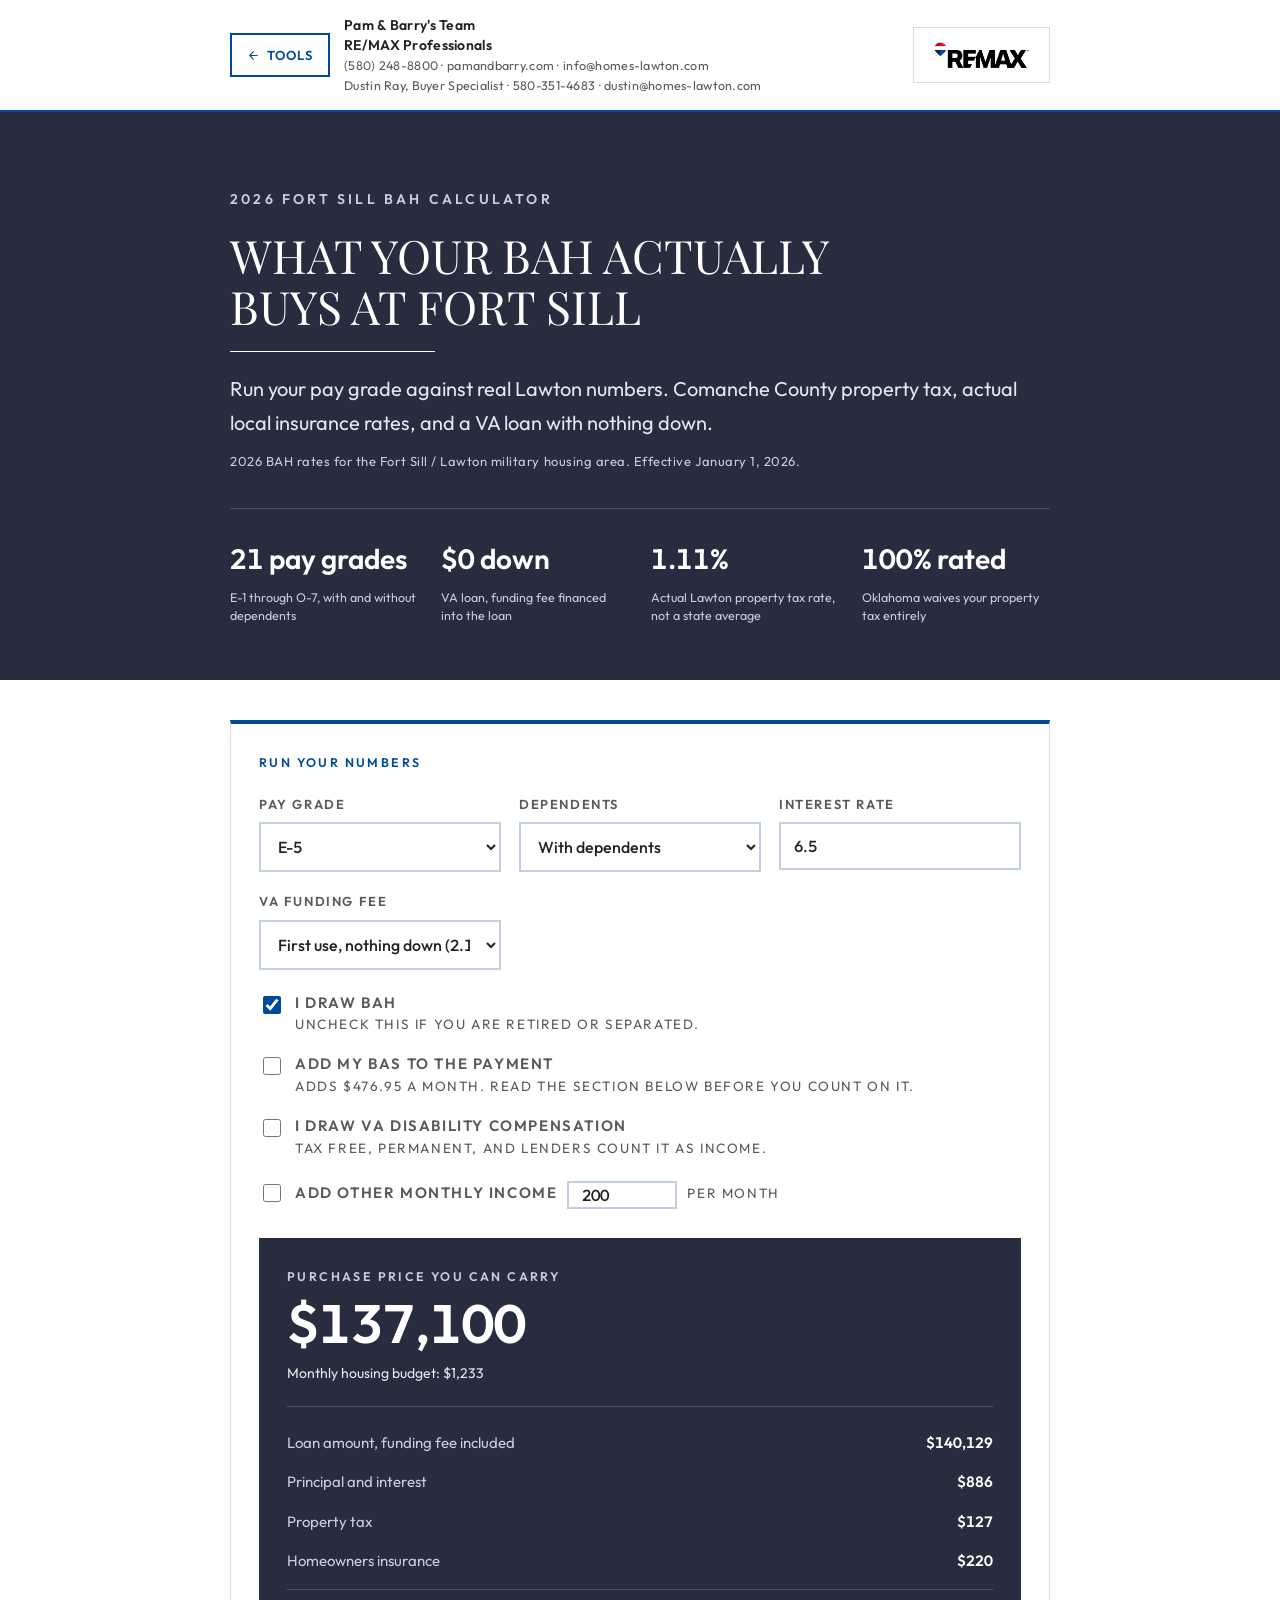
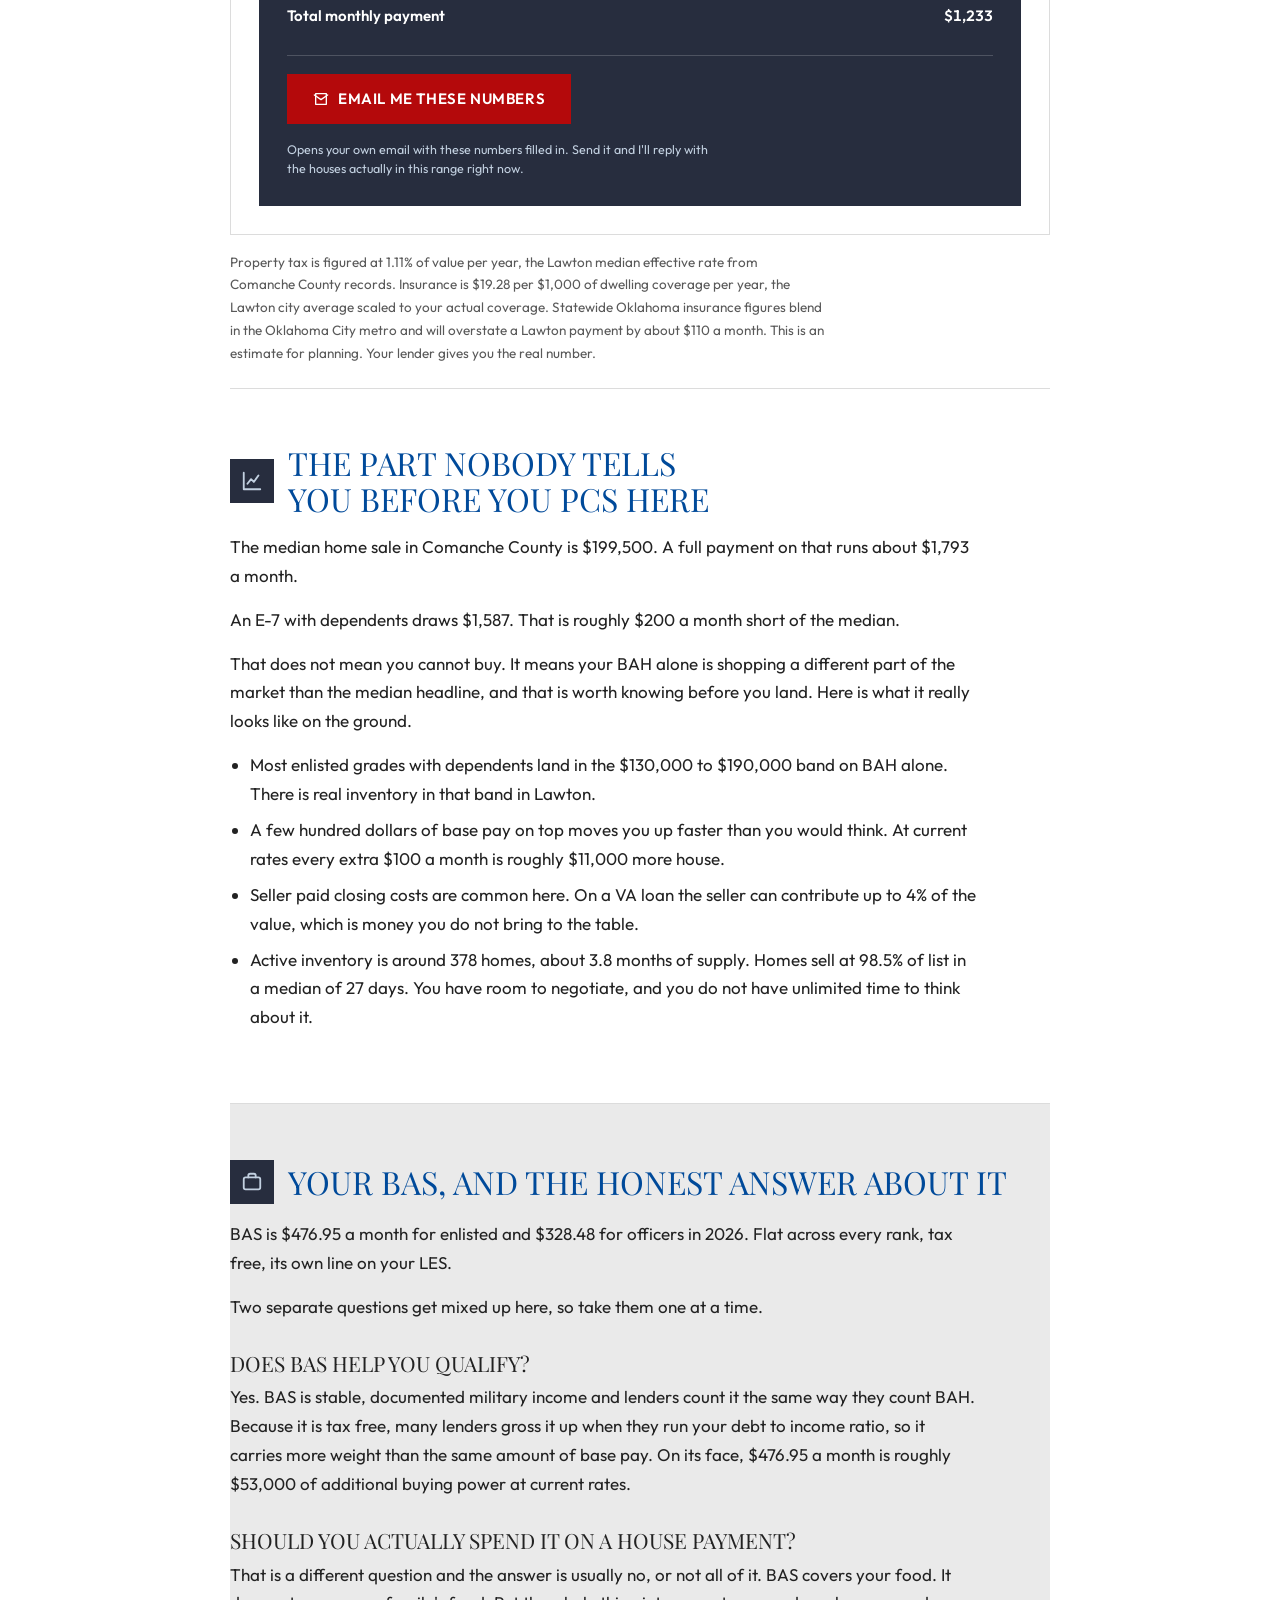
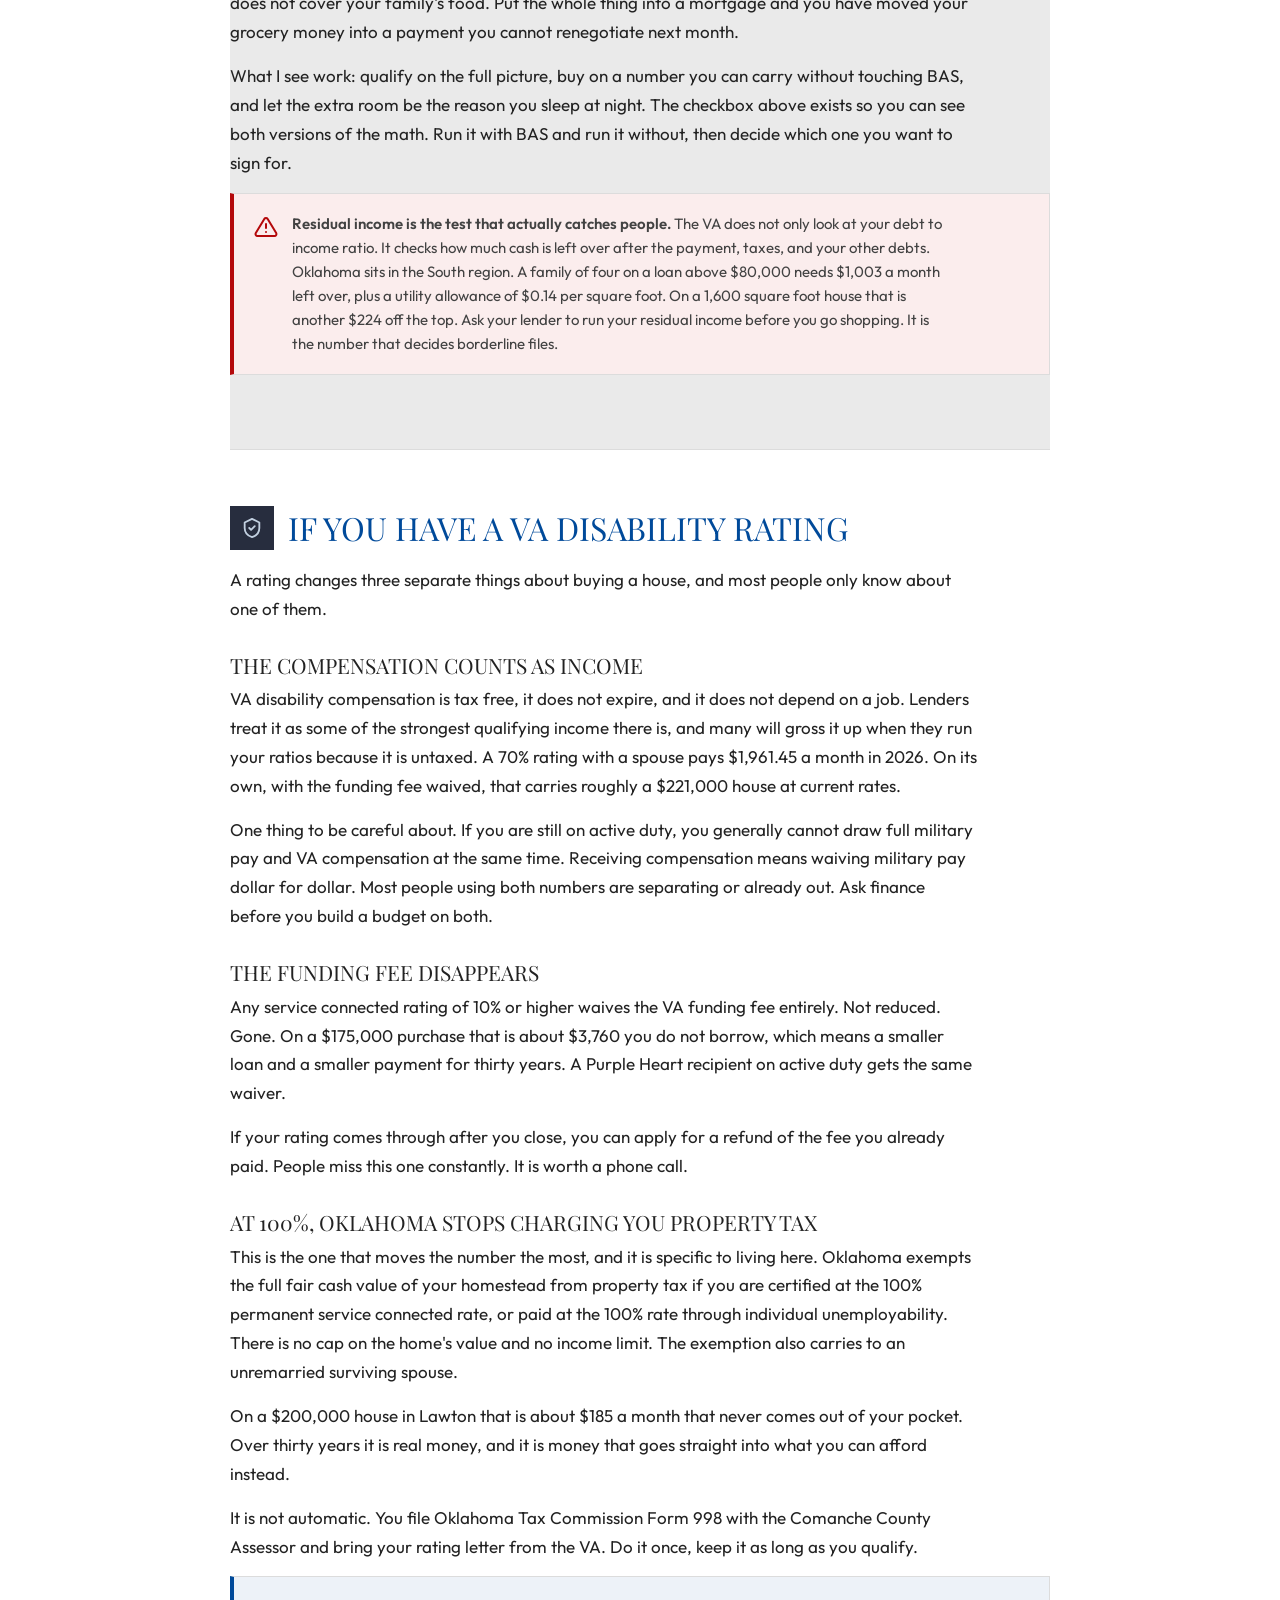
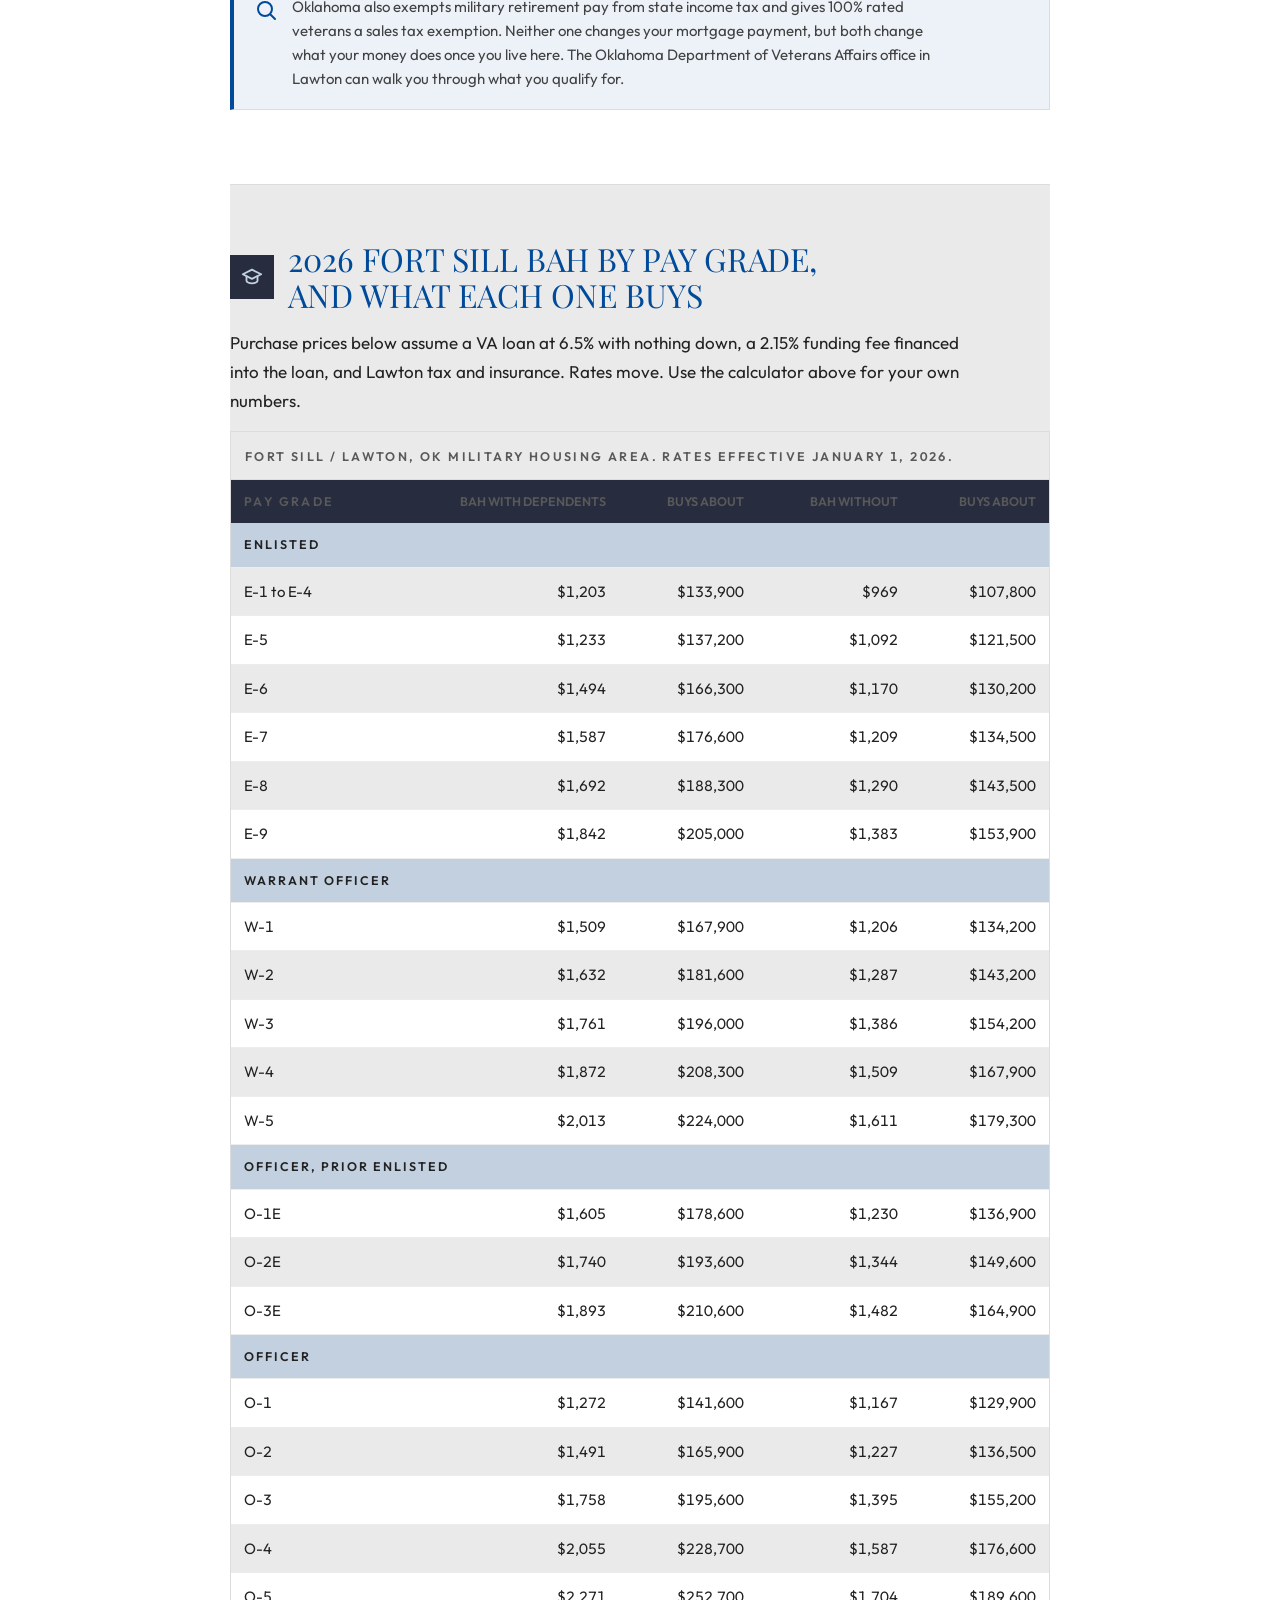
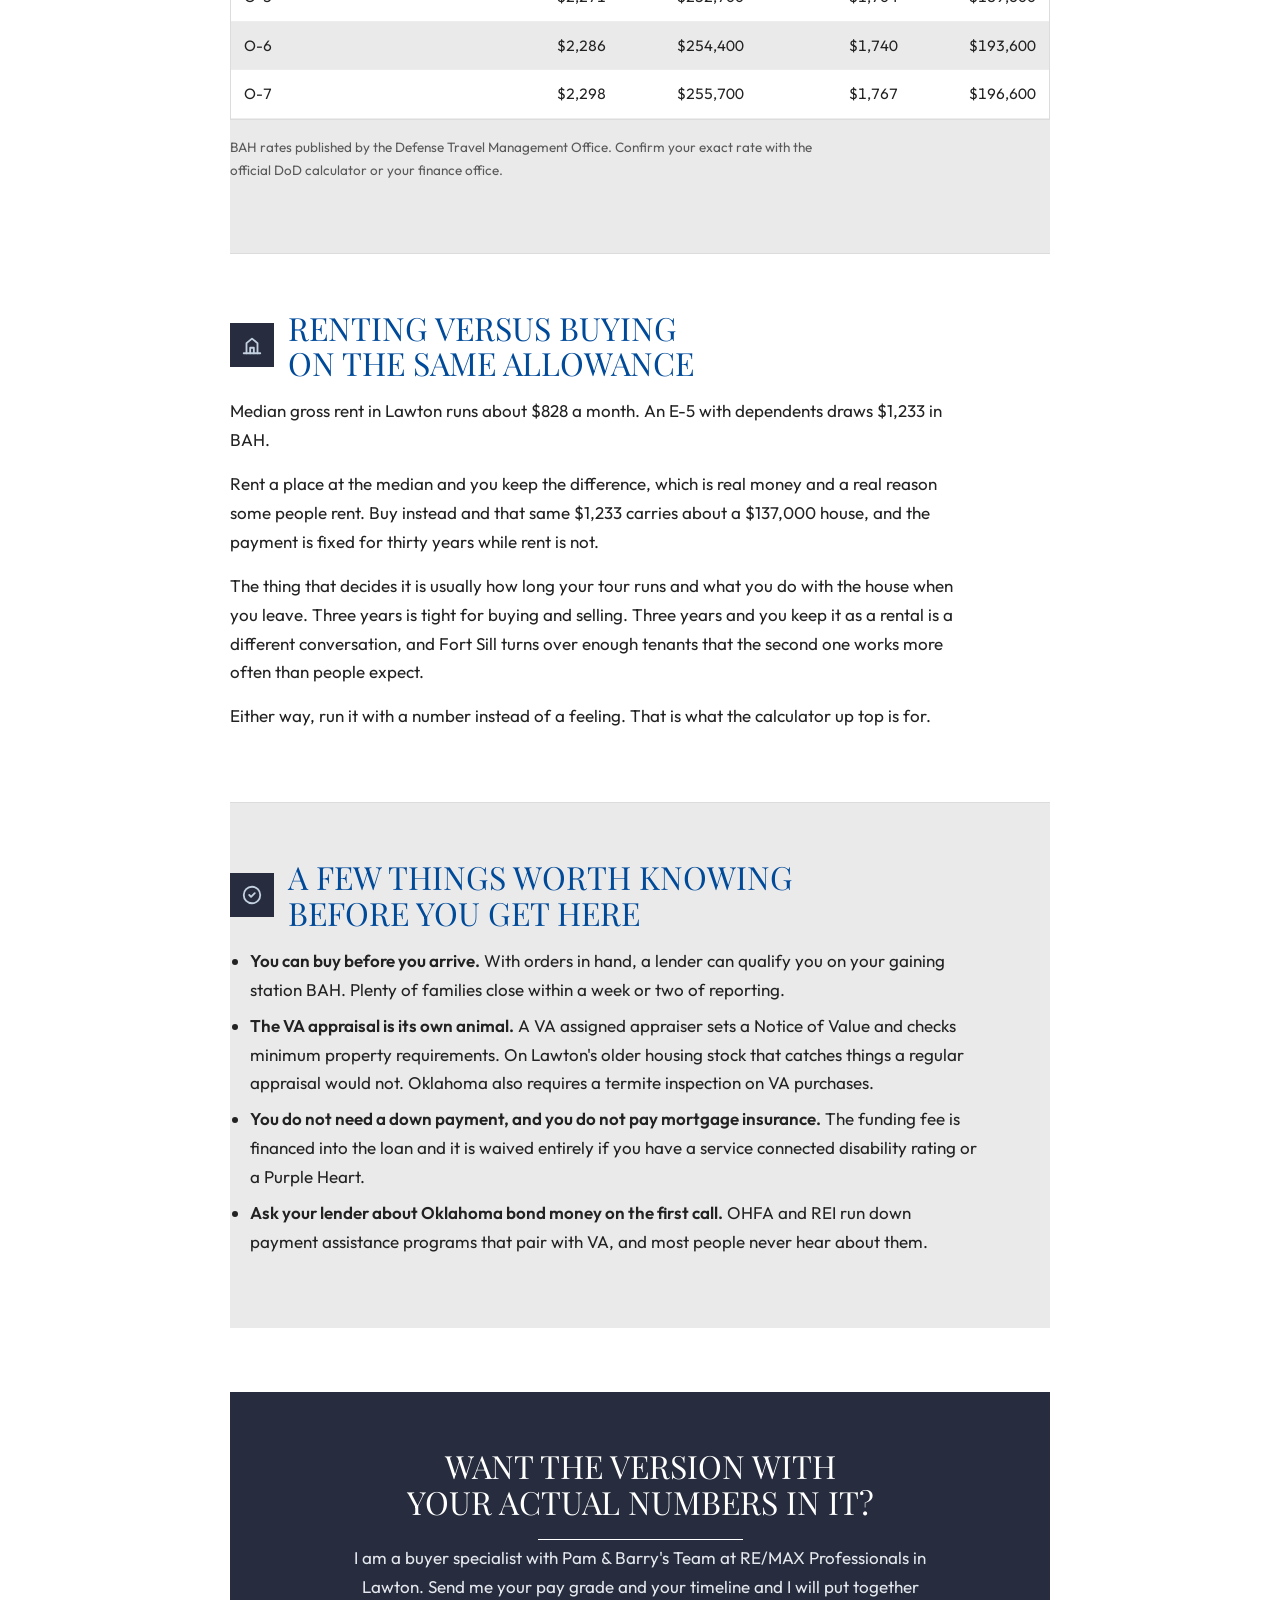
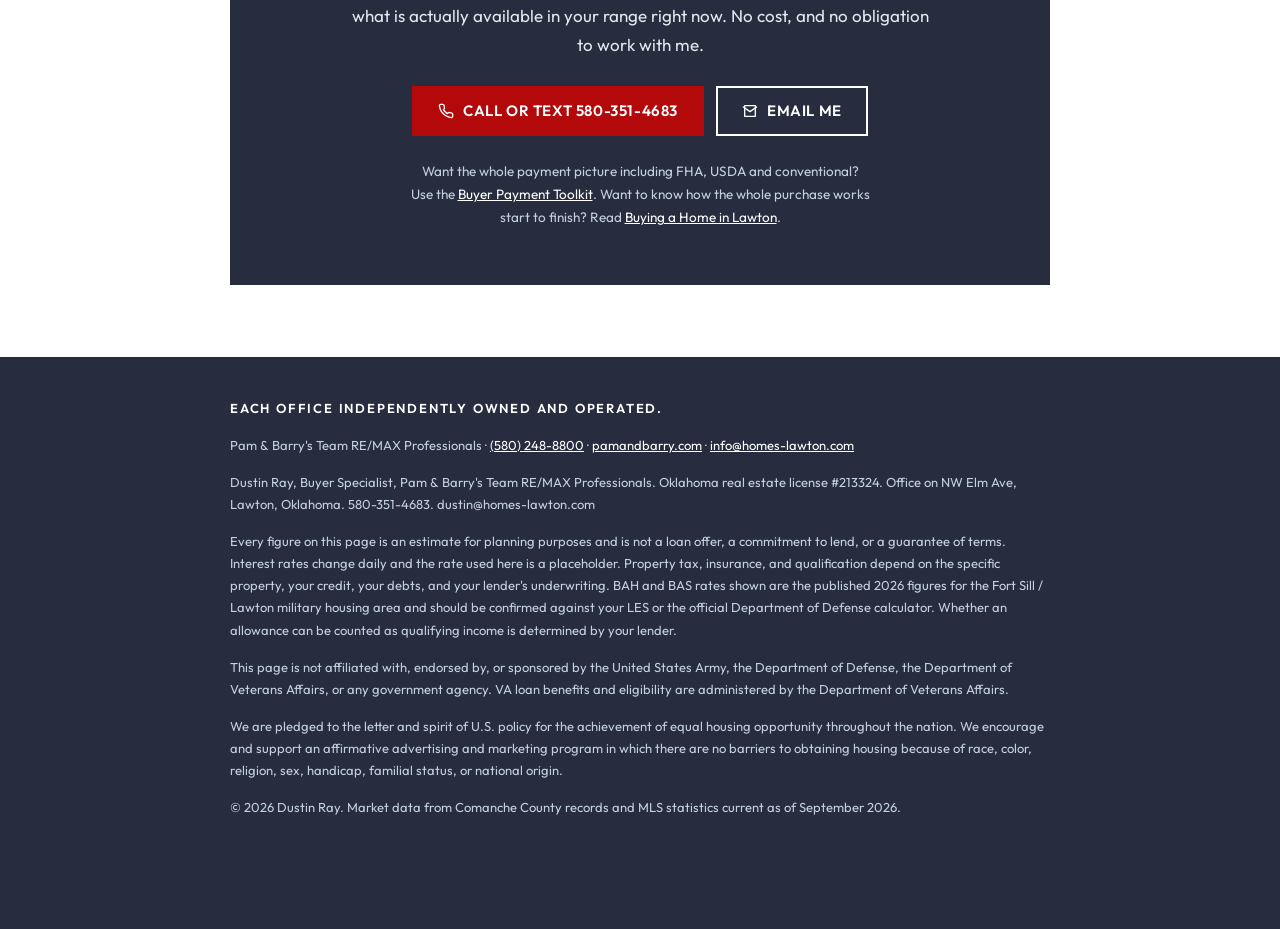
==== bah/index.html @ 3df7c36c "Add files via upload" ====
<!DOCTYPE html>
<html lang="en">
<head>
<meta charset="utf-8">
<meta name="viewport" content="width=device-width,initial-scale=1">
<title>What Your BAH Buys at Fort Sill | 2026 Rates and Home Prices | Pam &amp; Barry's Team RE/MAX Professionals</title>
<meta name="description" content="2026 Fort Sill BAH rates by pay grade, and what each one buys in Lawton with a VA loan. Real Comanche County tax and insurance numbers, not national averages.">
<link rel="canonical" href="https://dustinrayokrealtor.github.io/lawton-buyer-tools/bah/">
<meta property="og:title" content="What Your BAH Buys at Fort Sill">
<meta property="og:description" content="2026 Fort Sill BAH rates and what they buy in Lawton, with real local tax and insurance figures.">
<meta property="og:type" content="website">
<link rel="preconnect" href="https://fonts.googleapis.com">
<link rel="preconnect" href="https://fonts.gstatic.com" crossorigin>
<link href="https://fonts.googleapis.com/css2?family=Outfit:wght@300;400;500;600;700&family=Playfair+Display:wght@400;500;600&display=swap" rel="stylesheet">
<link rel="stylesheet" href="../assets/site.css">
<style>
.wrap{max-width:860px;margin:0 auto;padding:0 20px}
@media (max-width:480px){.wrap{padding:0 16px}}

/* ---------- hero band ---------- */
.hero{background:var(--navy);color:#fff}
.hero-in{padding-block:72px 56px}
.hero h1{color:#fff;margin:0 0 14px}
.hero h1::after{margin-bottom:20px}
.hero .lede{font-size:clamp(17px,2.2vw,20px);color:var(--on-dark);margin:0 0 10px;max-width:42em}
.hero .stamp{font-size:13px;color:var(--on-dark-dim);margin:0;letter-spacing:.04em}

.stats{border-top:1px solid rgba(255,255,255,.16);margin-top:36px;padding-top:26px;display:grid;grid-template-columns:repeat(auto-fit,minmax(150px,1fr));gap:22px}
.stat b{display:block;font-size:clamp(22px,2.8vw,28px);font-weight:600;color:#fff}
.stat span{display:block;font-size:12.5px;color:var(--on-dark-dim);margin-top:5px;line-height:1.45}

/* ---------- sections ---------- */
section.block{padding:56px 0;border-top:1px solid var(--line)}
section.block.alt{background:var(--mist)}
.kicker{display:flex;align-items:center;gap:14px;margin:0 0 16px}
.kicker .ic{flex:none;width:44px;height:44px;background:var(--navy);color:var(--pale);display:flex;align-items:center;justify-content:center}
.kicker svg{width:22px;height:22px}
h2{scroll-margin-top:96px}
h3{margin:30px 0 8px}
p{margin:0 0 15px;max-width:44em}
ul{margin:0 0 15px;padding-left:20px;max-width:44em}
li{margin-bottom:7px}

/* ---------- calculator ---------- */
.calcwrap{padding:40px 0 8px}
.calc{background:var(--paper);border:1px solid var(--line);border-top:4px solid var(--blue);padding:28px}
.calclabel{display:flex;align-items:center;gap:8px;margin-bottom:20px}
.fields{display:grid;grid-template-columns:repeat(auto-fit,minmax(190px,1fr));gap:18px;margin-bottom:22px}
label{display:block;font-size:13px;font-weight:600;letter-spacing:1.6px;text-transform:uppercase;margin-bottom:7px;color:var(--muted)}
select,input[type=number]{
  width:100%;padding:12px 13px;font-family:var(--font-ui);font-size:16px;font-weight:500;
  border:2px solid var(--pale);background:var(--paper);color:var(--ink);
  font-variant-numeric:tabular-nums;
}
select:focus,input:focus{outline:none;border-color:var(--blue)}
.checks{display:flex;flex-direction:column;gap:12px;margin-bottom:22px}
.chk{display:flex;align-items:flex-start;gap:11px;font-size:15px;line-height:1.5;font-weight:600}
.chk input{margin-top:4px;width:18px;height:18px;flex:0 0 auto;accent-color:var(--blue)}
.chk .sub{display:block;font-size:13.5px;color:var(--muted);font-weight:400}
.subfields{
  display:grid;grid-template-columns:repeat(auto-fit,minmax(190px,1fr));gap:16px;
  margin:4px 0 6px 29px;padding:16px;background:var(--wash);border-left:4px solid var(--pale)
}
.flag{background:#FBEDED;border:1px solid var(--line);border-left:4px solid var(--red);padding:15px 18px;margin-bottom:20px;font-size:14.5px;line-height:1.6}
.exempt{
  margin-top:16px;padding:13px 16px;background:var(--wash);
  font-size:13.5px;line-height:1.6;border-left:4px solid var(--blue)
}
.brow.off span:last-child{color:var(--on-dark-dim)}

.result{background:var(--navy);color:#fff;padding:28px}
.sendrow{margin-top:20px;border-top:1px solid rgba(255,255,255,.18);padding-top:18px;display:flex;align-items:center;gap:16px;flex-wrap:wrap}
.sendnote{font-size:12.5px;color:var(--on-dark-dim);line-height:1.5;max-width:34em}
.rlabel{margin-bottom:8px}
.rbig{font-size:clamp(36px,7vw,54px);font-weight:600;line-height:1.05;color:#fff}
.rsub{font-size:14px;margin-top:10px;color:var(--on-dark)}
.breakdown{margin-top:20px;border-top:1px solid rgba(255,255,255,.18);padding-top:16px}
.brow{display:flex;justify-content:space-between;gap:12px;font-size:15px;padding:7px 0;color:var(--on-dark-dim)}
.brow span:last-child{color:#fff;font-weight:600;font-variant-numeric:tabular-nums}
.brow.tot{font-weight:600;border-top:1px solid rgba(255,255,255,.18);margin-top:8px;padding-top:13px;color:#fff}
.brow.tot span:last-child{color:#fff}

.calcfoot{font-size:13.5px;color:var(--muted);margin-top:16px}

/* ---------- tables ---------- */
.tscroll{overflow-x:auto;margin:0 0 16px;border:1px solid var(--line)}
table{border-collapse:collapse;width:100%;font-size:15px;background:var(--paper);min-width:480px;font-variant-numeric:tabular-nums}
caption{text-align:left;padding:14px 14px 12px;caption-side:top;border-bottom:1px solid var(--line)}
th,td{padding:11px 13px;text-align:left;border-bottom:1px solid var(--line-2)}
th{background:var(--navy);color:#fff;font-family:var(--font-ui);font-weight:600;font-size:12.5px;letter-spacing:2px;text-transform:uppercase;border-bottom:0}
td.num,th.num{text-align:right;font-variant-numeric:tabular-nums}
tr.grp td{background:var(--pale);font-weight:600;font-size:12.5px;letter-spacing:2px;text-transform:uppercase;color:var(--ink)}
tbody tr:not(.grp):nth-of-type(even){background:var(--mist)}

/* ---------- cta ---------- */
.ctawrap{padding:64px 0 72px}
.cta{background:var(--navy);color:#fff;padding:56px 32px;text-align:center}
.cta h2{color:#fff}
.cta p.ctalede{margin:0 auto 26px;max-width:34em;color:var(--on-dark)}
.ctafoot{font-size:13.5px;color:var(--on-dark-dim);margin:24px auto 0;max-width:34em}
.ctafoot a{color:#fff}

@media print{
  body{font-size:12pt}
  .calc,.result,.cta{background:#fff!important;color:#000!important;border-color:#000}
  .result .rbig,.result .rsub,.brow,.brow span:last-child,.rlabel{color:#000!important}
  .cta{display:none!important}
  th{background:#fff;color:#000;border-bottom:2px solid #000}
  section.block{page-break-inside:avoid}
}
</style>
</head>
<body>

<header class="site">
  <div class="wrap hdr">
    <div class="hdrleft">
      <a href="../" class="backlink"><svg viewBox="0 0 24 24" fill="none" stroke="currentColor" stroke-width="2" stroke-linecap="round" stroke-linejoin="round"><path d="M19 12H5M12 19l-7-7 7-7"/></svg>Tools</a>
      <div class="brandline">
        Pam &amp; Barry's Team<br>RE/MAX Professionals
      <span><a href="tel:+15802488800" class="hdrlink">(580) 248-8800</a> &middot; <a href="https://www.pamandbarry.com/" class="hdrlink">pamandbarry.com</a> &middot; <a href="mailto:info@homes-lawton.com" class="hdrlink">info@homes-lawton.com</a></span>
        <span>Dustin Ray, Buyer Specialist &middot; <a href="tel:5803514683" class="hdrlink">580-351-4683</a> &middot; <a href="mailto:dustin@homes-lawton.com?subject=Fort%20Sill%20BAH%20question" class="hdrlink">dustin@homes-lawton.com</a></span>
      </div>
    </div>
    <div class="logochip">
      <img src="../assets/remax-logo.png" alt="RE/MAX" width="163" height="52">
    </div>
  </div>
</header>

<div class="hero">
  <div class="wrap hero-in">
    <span class="eyebrow">
      <svg viewBox="0 0 24 24" fill="none" stroke="currentColor" stroke-width="2" stroke-linecap="round" stroke-linejoin="round"><circle cx="12" cy="12" r="9"/><path d="M12 7v10M9.5 9.3c0-1.3 1.2-2.3 2.7-2.3s2.7.8 2.7 2c0 2.3-5.4 1.7-5.4 4 0 1.2 1.2 2 2.7 2s2.7-1 2.7-2.3"/></svg>
      2026 Fort Sill BAH calculator
    </span>
    <h1>What your BAH actually buys at Fort Sill</h1>
    <p class="lede">Run your pay grade against real Lawton numbers. Comanche County property tax, actual local insurance rates, and a VA loan with nothing down.</p>
    <p class="stamp">2026 BAH rates for the Fort Sill / Lawton military housing area. Effective January 1, 2026.</p>

    <div class="stats">
      <div class="stat"><b>21 pay grades</b><span>E-1 through O-7, with and without dependents</span></div>
      <div class="stat"><b>$0 down</b><span>VA loan, funding fee financed into the loan</span></div>
      <div class="stat"><b>1.11%</b><span>Actual Lawton property tax rate, not a state average</span></div>
      <div class="stat"><b>100% rated</b><span>Oklahoma waives your property tax entirely</span></div>
    </div>
  </div>
</div>

<main class="wrap">

<div class="calcwrap">
  <div class="calc" id="calc">
    <div class="calclabel">
      <svg viewBox="0 0 24 24" fill="none" stroke="currentColor" stroke-width="2" stroke-linecap="round" stroke-linejoin="round"><circle cx="12" cy="12" r="9"/><path d="M12 7v10M9.5 9.3c0-1.3 1.2-2.3 2.7-2.3s2.7.8 2.7 2c0 2.3-5.4 1.7-5.4 4 0 1.2 1.2 2 2.7 2s2.7-1 2.7-2.3"/></svg>
      Run your numbers
    </div>
    <div class="fields">
      <div>
        <label for="grade">Pay grade</label>
        <select id="grade"></select>
      </div>
      <div>
        <label for="dep">Dependents</label>
        <select id="dep">
          <option value="w">With dependents</option>
          <option value="wo">Without dependents</option>
        </select>
      </div>
      <div>
        <label for="rate">Interest rate</label>
        <input id="rate" type="number" value="6.5" step="0.125" min="1" max="15" inputmode="decimal">
      </div>
      <div>
        <label for="ff">VA funding fee</label>
        <select id="ff">
          <option value="2.15">First use, nothing down (2.15%)</option>
          <option value="3.3">Used it before (3.3%)</option>
          <option value="0">Exempt (0%)</option>
        </select>
      </div>
    </div>

    <div class="checks">
      <label class="chk" for="usebah">
        <input type="checkbox" id="usebah" checked>
        <span>I draw BAH
          <span class="sub">Uncheck this if you are retired or separated.</span>
        </span>
      </label>
      <label class="chk" for="usebas">
        <input type="checkbox" id="usebas">
        <span>Add my BAS to the payment
          <span class="sub" id="bastext">Adds $476.95 a month. Read the section below before you count on it.</span>
        </span>
      </label>
      <label class="chk" for="usedis">
        <input type="checkbox" id="usedis">
        <span>I draw VA disability compensation
          <span class="sub">Tax free, permanent, and lenders count it as income.</span>
        </span>
      </label>
      <div class="subfields" id="disrow" hidden>
        <div>
          <label for="disrate">Disability rating</label>
          <select id="disrate">
            <option value="10">10%</option>
            <option value="20">20%</option>
            <option value="30">30%</option>
            <option value="40">40%</option>
            <option value="50">50%</option>
            <option value="60">60%</option>
            <option value="70" selected>70%</option>
            <option value="80">80%</option>
            <option value="90">90%</option>
            <option value="100">100%</option>
          </select>
        </div>
        <div>
          <label for="disdep">Dependents on file with the VA</label>
          <select id="disdep">
            <option value="alone">No dependents</option>
            <option value="spouse" selected>Spouse</option>
            <option value="spouse1">Spouse and one child</option>
          </select>
        </div>
      </div>
      <label class="chk" for="useextra" style="align-items:center">
        <input type="checkbox" id="useextra">
        <span style="display:flex;align-items:center;gap:10px;flex-wrap:wrap">
          Add other monthly income
          <input type="number" id="extra" value="200" step="50" min="0" max="8000" style="width:110px" inputmode="numeric">
          <span class="sub" style="display:inline">per month</span>
        </span>
      </label>
    </div>

    <div class="flag" id="bothflag" hidden>
      <strong>Heads up.</strong> Active duty members generally cannot draw full military pay and VA disability compensation at the same time. If you are still on active duty, you would have to waive military pay dollar for dollar to receive compensation. Check with finance before you count both.
    </div>

    <div class="result">
      <div class="rlabel">Purchase price you can carry</div>
      <div class="rbig" id="price">$137,200</div>
      <div class="rsub" id="budgetline">Monthly housing budget: $1,233</div>

      <div class="breakdown">
        <div class="brow"><span>Loan amount, funding fee included</span><span id="loan">$140,150</span></div>
        <div class="brow"><span>Principal and interest</span><span id="pi">$886</span></div>
        <div class="brow"><span>Property tax</span><span id="tax">$127</span></div>
        <div class="brow"><span>Homeowners insurance</span><span id="ins">$220</span></div>
        <div class="brow tot"><span>Total monthly payment</span><span id="tot">$1,233</span></div>
      </div>

      <div class="exempt" id="exempt" hidden></div>

      <div class="sendrow">
        <a class="sendbtn" id="sendmail" href="mailto:dustin@homes-lawton.com?subject=Fort%20Sill%20BAH%20question"><svg viewBox="0 0 24 24" fill="none" stroke="currentColor" stroke-width="2" stroke-linecap="round" stroke-linejoin="round"><path d="M4 4h16v16H4z"></path><path d="m22 6-10 7L2 6"></path></svg>Email me these numbers</a>
        <span class="sendnote">Opens your own email with these numbers filled in. Send it and I'll reply with the houses actually in this range right now.</span>
      </div>
    </div>
  </div>

  <p class="calcfoot">Property tax is figured at 1.11% of value per year, the Lawton median effective rate from Comanche County records. Insurance is $19.28 per $1,000 of dwelling coverage per year, the Lawton city average scaled to your actual coverage. Statewide Oklahoma insurance figures blend in the Oklahoma City metro and will overstate a Lawton payment by about $110 a month. This is an estimate for planning. Your lender gives you the real number.</p>
</div>

<section class="block">
  <div class="kicker">
    <span class="ic"><svg viewBox="0 0 24 24" fill="none" stroke="currentColor" stroke-width="2" stroke-linecap="round" stroke-linejoin="round"><path d="M3 3v18h18"/><path d="M7 15l4-5 3 3 5-7"/></svg></span>
    <h2>The part nobody tells you before you PCS here</h2>
  </div>
  <p>The median home sale in Comanche County is $199,500. A full payment on that runs about $1,793 a month.</p>
  <p>An E-7 with dependents draws $1,587. That is roughly $200 a month short of the median.</p>
  <p>That does not mean you cannot buy. It means your BAH alone is shopping a different part of the market than the median headline, and that is worth knowing before you land. Here is what it really looks like on the ground.</p>
  <ul>
    <li>Most enlisted grades with dependents land in the $130,000 to $190,000 band on BAH alone. There is real inventory in that band in Lawton.</li>
    <li>A few hundred dollars of base pay on top moves you up faster than you would think. At current rates every extra $100 a month is roughly $11,000 more house.</li>
    <li>Seller paid closing costs are common here. On a VA loan the seller can contribute up to 4% of the value, which is money you do not bring to the table.</li>
    <li>Active inventory is around 378 homes, about 3.8 months of supply. Homes sell at 98.5% of list in a median of 27 days. You have room to negotiate, and you do not have unlimited time to think about it.</li>
  </ul>
</section>

<section class="block alt">
  <div class="kicker">
    <span class="ic"><svg viewBox="0 0 24 24" fill="none" stroke="currentColor" stroke-width="2" stroke-linecap="round" stroke-linejoin="round"><rect x="3" y="7" width="18" height="13" rx="2"/><path d="M8 7V5a2 2 0 0 1 2-2h4a2 2 0 0 1 2 2v2"/></svg></span>
    <h2>Your BAS, and the honest answer about it</h2>
  </div>
  <p>BAS is $476.95 a month for enlisted and $328.48 for officers in 2026. Flat across every rank, tax free, its own line on your LES.</p>
  <p>Two separate questions get mixed up here, so take them one at a time.</p>
  <h3>Does BAS help you qualify?</h3>
  <p>Yes. BAS is stable, documented military income and lenders count it the same way they count BAH. Because it is tax free, many lenders gross it up when they run your debt to income ratio, so it carries more weight than the same amount of base pay. On its face, $476.95 a month is roughly $53,000 of additional buying power at current rates.</p>
  <h3>Should you actually spend it on a house payment?</h3>
  <p>That is a different question and the answer is usually no, or not all of it. BAS covers your food. It does not cover your family's food. Put the whole thing into a mortgage and you have moved your grocery money into a payment you cannot renegotiate next month.</p>
  <p>What I see work: qualify on the full picture, buy on a number you can carry without touching BAS, and let the extra room be the reason you sleep at night. The checkbox above exists so you can see both versions of the math. Run it with BAS and run it without, then decide which one you want to sign for.</p>

  <div class="note warn">
    <span class="nic"><svg viewBox="0 0 24 24" fill="none" stroke="currentColor" stroke-width="2" stroke-linecap="round" stroke-linejoin="round"><path d="M12 9v4M12 17h.01"/><path d="M10.3 3.9L1.8 18a2 2 0 0 0 1.7 3h17a2 2 0 0 0 1.7-3L13.7 3.9a2 2 0 0 0-3.4 0z"/></svg></span>
    <p><strong>Residual income is the test that actually catches people.</strong> The VA does not only look at your debt to income ratio. It checks how much cash is left over after the payment, taxes, and your other debts. Oklahoma sits in the South region. A family of four on a loan above $80,000 needs $1,003 a month left over, plus a utility allowance of $0.14 per square foot. On a 1,600 square foot house that is another $224 off the top. Ask your lender to run your residual income before you go shopping. It is the number that decides borderline files.</p>
  </div>
</section>

<section class="block">
  <div class="kicker">
    <span class="ic"><svg viewBox="0 0 24 24" fill="none" stroke="currentColor" stroke-width="2" stroke-linecap="round" stroke-linejoin="round"><path d="M12 2l8 4v6c0 5-3.4 8.5-8 10-4.6-1.5-8-5-8-10V6z"/><path d="M9 12l2 2 4-4"/></svg></span>
    <h2>If you have a VA disability rating</h2>
  </div>
  <p>A rating changes three separate things about buying a house, and most people only know about one of them.</p>

  <h3>The compensation counts as income</h3>
  <p>VA disability compensation is tax free, it does not expire, and it does not depend on a job. Lenders treat it as some of the strongest qualifying income there is, and many will gross it up when they run your ratios because it is untaxed. A 70% rating with a spouse pays $1,961.45 a month in 2026. On its own, with the funding fee waived, that carries roughly a $221,000 house at current rates.</p>
  <p>One thing to be careful about. If you are still on active duty, you generally cannot draw full military pay and VA compensation at the same time. Receiving compensation means waiving military pay dollar for dollar. Most people using both numbers are separating or already out. Ask finance before you build a budget on both.</p>

  <h3>The funding fee disappears</h3>
  <p>Any service connected rating of 10% or higher waives the VA funding fee entirely. Not reduced. Gone. On a $175,000 purchase that is about $3,760 you do not borrow, which means a smaller loan and a smaller payment for thirty years. A Purple Heart recipient on active duty gets the same waiver.</p>
  <p>If your rating comes through after you close, you can apply for a refund of the fee you already paid. People miss this one constantly. It is worth a phone call.</p>

  <h3>At 100%, Oklahoma stops charging you property tax</h3>
  <p>This is the one that moves the number the most, and it is specific to living here. Oklahoma exempts the full fair cash value of your homestead from property tax if you are certified at the 100% permanent service connected rate, or paid at the 100% rate through individual unemployability. There is no cap on the home's value and no income limit. The exemption also carries to an unremarried surviving spouse.</p>
  <p>On a $200,000 house in Lawton that is about $185 a month that never comes out of your pocket. Over thirty years it is real money, and it is money that goes straight into what you can afford instead.</p>
  <p>It is not automatic. You file Oklahoma Tax Commission Form 998 with the Comanche County Assessor and bring your rating letter from the VA. Do it once, keep it as long as you qualify.</p>

  <div class="note">
    <span class="nic"><svg viewBox="0 0 24 24" fill="none" stroke="currentColor" stroke-width="2" stroke-linecap="round" stroke-linejoin="round"><circle cx="11" cy="11" r="7"/><path d="M21 21l-4.3-4.3"/></svg></span>
    <p>Oklahoma also exempts military retirement pay from state income tax and gives 100% rated veterans a sales tax exemption. Neither one changes your mortgage payment, but both change what your money does once you live here. The Oklahoma Department of Veterans Affairs office in Lawton can walk you through what you qualify for.</p>
  </div>
</section>

<section class="block alt">
  <div class="kicker">
    <span class="ic"><svg viewBox="0 0 24 24" fill="none" stroke="currentColor" stroke-width="2" stroke-linecap="round" stroke-linejoin="round"><path d="M2 9l10-5 10 5-10 5z"/><path d="M6 11v5c0 1.5 2.7 3 6 3s6-1.5 6-3v-5"/></svg></span>
    <h2>2026 Fort Sill BAH by pay grade, and what each one buys</h2>
  </div>
  <p>Purchase prices below assume a VA loan at 6.5% with nothing down, a 2.15% funding fee financed into the loan, and Lawton tax and insurance. Rates move. Use the calculator above for your own numbers.</p>

  <div class="tscroll">
  <table>
    <caption>Fort Sill / Lawton, OK military housing area. Rates effective January 1, 2026.</caption>
    <thead>
      <tr>
        <th>Pay grade</th>
        <th class="num">BAH with dependents</th>
        <th class="num">Buys about</th>
        <th class="num">BAH without</th>
        <th class="num">Buys about</th>
      </tr>
    </thead>
    <tbody>
      <tr class="grp"><td colspan="5">Enlisted</td></tr>
      <tr><td>E-1 to E-4</td><td class="num">$1,203</td><td class="num">$133,900</td><td class="num">$969</td><td class="num">$107,800</td></tr>
      <tr><td>E-5</td><td class="num">$1,233</td><td class="num">$137,200</td><td class="num">$1,092</td><td class="num">$121,500</td></tr>
      <tr><td>E-6</td><td class="num">$1,494</td><td class="num">$166,300</td><td class="num">$1,170</td><td class="num">$130,200</td></tr>
      <tr><td>E-7</td><td class="num">$1,587</td><td class="num">$176,600</td><td class="num">$1,209</td><td class="num">$134,500</td></tr>
      <tr><td>E-8</td><td class="num">$1,692</td><td class="num">$188,300</td><td class="num">$1,290</td><td class="num">$143,500</td></tr>
      <tr><td>E-9</td><td class="num">$1,842</td><td class="num">$205,000</td><td class="num">$1,383</td><td class="num">$153,900</td></tr>
      <tr class="grp"><td colspan="5">Warrant officer</td></tr>
      <tr><td>W-1</td><td class="num">$1,509</td><td class="num">$167,900</td><td class="num">$1,206</td><td class="num">$134,200</td></tr>
      <tr><td>W-2</td><td class="num">$1,632</td><td class="num">$181,600</td><td class="num">$1,287</td><td class="num">$143,200</td></tr>
      <tr><td>W-3</td><td class="num">$1,761</td><td class="num">$196,000</td><td class="num">$1,386</td><td class="num">$154,200</td></tr>
      <tr><td>W-4</td><td class="num">$1,872</td><td class="num">$208,300</td><td class="num">$1,509</td><td class="num">$167,900</td></tr>
      <tr><td>W-5</td><td class="num">$2,013</td><td class="num">$224,000</td><td class="num">$1,611</td><td class="num">$179,300</td></tr>
      <tr class="grp"><td colspan="5">Officer, prior enlisted</td></tr>
      <tr><td>O-1E</td><td class="num">$1,605</td><td class="num">$178,600</td><td class="num">$1,230</td><td class="num">$136,900</td></tr>
      <tr><td>O-2E</td><td class="num">$1,740</td><td class="num">$193,600</td><td class="num">$1,344</td><td class="num">$149,600</td></tr>
      <tr><td>O-3E</td><td class="num">$1,893</td><td class="num">$210,600</td><td class="num">$1,482</td><td class="num">$164,900</td></tr>
      <tr class="grp"><td colspan="5">Officer</td></tr>
      <tr><td>O-1</td><td class="num">$1,272</td><td class="num">$141,600</td><td class="num">$1,167</td><td class="num">$129,900</td></tr>
      <tr><td>O-2</td><td class="num">$1,491</td><td class="num">$165,900</td><td class="num">$1,227</td><td class="num">$136,500</td></tr>
      <tr><td>O-3</td><td class="num">$1,758</td><td class="num">$195,600</td><td class="num">$1,395</td><td class="num">$155,200</td></tr>
      <tr><td>O-4</td><td class="num">$2,055</td><td class="num">$228,700</td><td class="num">$1,587</td><td class="num">$176,600</td></tr>
      <tr><td>O-5</td><td class="num">$2,271</td><td class="num">$252,700</td><td class="num">$1,704</td><td class="num">$189,600</td></tr>
      <tr><td>O-6</td><td class="num">$2,286</td><td class="num">$254,400</td><td class="num">$1,740</td><td class="num">$193,600</td></tr>
      <tr><td>O-7</td><td class="num">$2,298</td><td class="num">$255,700</td><td class="num">$1,767</td><td class="num">$196,600</td></tr>
    </tbody>
  </table>
  </div>
  <p style="font-size:13.5px;color:var(--muted)">BAH rates published by the Defense Travel Management Office. Confirm your exact rate with the official DoD calculator or your finance office.</p>
</section>

<section class="block">
  <div class="kicker">
    <span class="ic"><svg viewBox="0 0 24 24" fill="none" stroke="currentColor" stroke-width="2" stroke-linecap="round" stroke-linejoin="round"><path d="M3 21h18"/><path d="M6 21V10l6-5 6 5v11"/><path d="M10 21v-6h4v6"/></svg></span>
    <h2>Renting versus buying on the same allowance</h2>
  </div>
  <p>Median gross rent in Lawton runs about $828 a month. An E-5 with dependents draws $1,233 in BAH.</p>
  <p>Rent a place at the median and you keep the difference, which is real money and a real reason some people rent. Buy instead and that same $1,233 carries about a $137,000 house, and the payment is fixed for thirty years while rent is not.</p>
  <p>The thing that decides it is usually how long your tour runs and what you do with the house when you leave. Three years is tight for buying and selling. Three years and you keep it as a rental is a different conversation, and Fort Sill turns over enough tenants that the second one works more often than people expect.</p>
  <p>Either way, run it with a number instead of a feeling. That is what the calculator up top is for.</p>
</section>

<section class="block alt">
  <div class="kicker">
    <span class="ic"><svg viewBox="0 0 24 24" fill="none" stroke="currentColor" stroke-width="2" stroke-linecap="round" stroke-linejoin="round"><path d="M9 12l2 2 4-4"/><circle cx="12" cy="12" r="9"/></svg></span>
    <h2>A few things worth knowing before you get here</h2>
  </div>
  <ul>
    <li><strong>You can buy before you arrive.</strong> With orders in hand, a lender can qualify you on your gaining station BAH. Plenty of families close within a week or two of reporting.</li>
    <li><strong>The VA appraisal is its own animal.</strong> A VA assigned appraiser sets a Notice of Value and checks minimum property requirements. On Lawton's older housing stock that catches things a regular appraisal would not. Oklahoma also requires a termite inspection on VA purchases.</li>
    <li><strong>You do not need a down payment, and you do not pay mortgage insurance.</strong> The funding fee is financed into the loan and it is waived entirely if you have a service connected disability rating or a Purple Heart.</li>
    <li><strong>Ask your lender about Oklahoma bond money on the first call.</strong> OHFA and REI run down payment assistance programs that pair with VA, and most people never hear about them.</li>
  </ul>
</section>

<div class="ctawrap">
  <div class="cta">
    <h2>Want the version with your actual numbers in it?</h2>
    <p class="ctalede">I am a buyer specialist with Pam &amp; Barry's Team at RE/MAX Professionals in Lawton. Send me your pay grade and your timeline and I will put together what is actually available in your range right now. No cost, and no obligation to work with me.</p>
    <div class="btnrow">
      <a class="btn" href="tel:5803514683">
        <svg viewBox="0 0 24 24" fill="none" stroke="currentColor" stroke-width="2" stroke-linecap="round" stroke-linejoin="round"><path d="M22 16.9v3a2 2 0 0 1-2.2 2 19.8 19.8 0 0 1-8.6-3.1 19.5 19.5 0 0 1-6-6 19.8 19.8 0 0 1-3.1-8.7A2 2 0 0 1 4.1 2h3a2 2 0 0 1 2 1.7c.1 1 .3 2 .6 2.9a2 2 0 0 1-.4 2.1L8.1 9.9a16 16 0 0 0 6 6l1.2-1.2a2 2 0 0 1 2.1-.4c.9.3 1.9.5 2.9.6a2 2 0 0 1 1.7 2z"/></svg>
        Call or text 580-351-4683
      </a>
      <a class="btn alt" href="mailto:dustin@homes-lawton.com?subject=Fort%20Sill%20BAH%20question">
        <svg viewBox="0 0 24 24" fill="none" stroke="currentColor" stroke-width="2" stroke-linecap="round" stroke-linejoin="round"><path d="M4 4h16v16H4z"/><path d="M22 6l-10 7L2 6"/></svg>
        Email me
      </a>
    </div>
    <p class="ctafoot">Want the whole payment picture including FHA, USDA and conventional? Use the <a href="../payment-toolkit.html">Buyer Payment Toolkit</a>. Want to know how the whole purchase works start to finish? Read <a href="../buying-guide.html">Buying a Home in Lawton</a>.</p>
  </div>
</div>

</main>

<footer class="site">
  <div class="wrap">
    <p class="eiooo">Each Office Independently Owned and Operated.</p>
    <p>Pam &amp; Barry's Team RE/MAX Professionals &middot; <a href="tel:+15802488800">(580) 248-8800</a> &middot; <a href="https://www.pamandbarry.com/">pamandbarry.com</a> &middot; <a href="mailto:info@homes-lawton.com">info@homes-lawton.com</a></p>
    <p>Dustin Ray, Buyer Specialist, Pam &amp; Barry's Team RE/MAX Professionals. Oklahoma real estate license #213324. Office on NW Elm Ave, Lawton, Oklahoma. 580-351-4683. dustin@homes-lawton.com</p>
    <p>Every figure on this page is an estimate for planning purposes and is not a loan offer, a commitment to lend, or a guarantee of terms. Interest rates change daily and the rate used here is a placeholder. Property tax, insurance, and qualification depend on the specific property, your credit, your debts, and your lender's underwriting. BAH and BAS rates shown are the published 2026 figures for the Fort Sill / Lawton military housing area and should be confirmed against your LES or the official Department of Defense calculator. Whether an allowance can be counted as qualifying income is determined by your lender.</p>
    <p>This page is not affiliated with, endorsed by, or sponsored by the United States Army, the Department of Defense, the Department of Veterans Affairs, or any government agency. VA loan benefits and eligibility are administered by the Department of Veterans Affairs.</p>
    <p>We are pledged to the letter and spirit of U.S. policy for the achievement of equal housing opportunity throughout the nation. We encourage and support an affirmative advertising and marketing program in which there are no barriers to obtaining housing because of race, color, religion, sex, handicap, familial status, or national origin.</p>
    <p>&copy; <span id="yr">2026</span> Dustin Ray. Market data from Comanche County records and MLS statistics current as of September 2026.</p>
  </div>
</footer>

<div class="stickybar">
  <a href="tel:5803514683">
    <svg viewBox="0 0 24 24" fill="none" stroke="currentColor" stroke-width="2" stroke-linecap="round" stroke-linejoin="round"><path d="M22 16.9v3a2 2 0 0 1-2.2 2 19.8 19.8 0 0 1-8.6-3.1 19.5 19.5 0 0 1-6-6 19.8 19.8 0 0 1-3.1-8.7A2 2 0 0 1 4.1 2h3a2 2 0 0 1 2 1.7c.1 1 .3 2 .6 2.9a2 2 0 0 1-.4 2.1L8.1 9.9a16 16 0 0 0 6 6l1.2-1.2a2 2 0 0 1 2.1-.4c.9.3 1.9.5 2.9.6a2 2 0 0 1 1.7 2z"/></svg>
    Call/Text
  </a>
  <a class="alt" href="mailto:dustin@homes-lawton.com?subject=Fort%20Sill%20BAH%20question">
    <svg viewBox="0 0 24 24" fill="none" stroke="currentColor" stroke-width="2" stroke-linecap="round" stroke-linejoin="round"><path d="M4 4h16v16H4z"/><path d="M22 6l-10 7L2 6"/></svg>
    Email
  </a>
</div>

<script>
(function(){
  "use strict";

  // 2026 BAH, Fort Sill / Lawton OK military housing area. Source: DTMO.
  // UPDATE ONCE A YEAR in January when the new tables publish.
  var BAH = [
    ["E-1 to E-4", 1203,  969, "E"],
    ["E-5",        1233, 1092, "E"],
    ["E-6",        1494, 1170, "E"],
    ["E-7",        1587, 1209, "E"],
    ["E-8",        1692, 1290, "E"],
    ["E-9",        1842, 1383, "E"],
    ["W-1",        1509, 1206, "O"],
    ["W-2",        1632, 1287, "O"],
    ["W-3",        1761, 1386, "O"],
    ["W-4",        1872, 1509, "O"],
    ["W-5",        2013, 1611, "O"],
    ["O-1E",       1605, 1230, "O"],
    ["O-2E",       1740, 1344, "O"],
    ["O-3E",       1893, 1482, "O"],
    ["O-1",        1272, 1167, "O"],
    ["O-2",        1491, 1227, "O"],
    ["O-3",        1758, 1395, "O"],
    ["O-4",        2055, 1587, "O"],
    ["O-5",        2271, 1704, "O"],
    ["O-6",        2286, 1740, "O"],
    ["O-7",        2298, 1767, "O"]
  ];

  var BAS = { E: 476.95, O: 328.48 };   // 2026. Update in January.

  // 2026 VA disability compensation, effective December 1, 2025 (2.8% COLA).
  // Source: va.gov/disability/compensation-rates/veteran-rates
  // 10% and 20% pay a flat rate regardless of dependents.
  // UPDATE EVERY DECEMBER when the new COLA publishes.
  var DIS = {
    alone:   {10:180.42, 20:356.66, 30:552.47, 40:795.84, 50:1132.90, 60:1435.02, 70:1808.45, 80:2102.15, 90:2362.30, 100:3938.58},
    spouse:  {10:180.42, 20:356.66, 30:617.47, 40:882.84, 50:1241.90, 60:1566.02, 70:1961.45, 80:2277.15, 90:2559.30, 100:4158.17},
    spouse1: {10:180.42, 20:356.66, 30:666.47, 40:947.84, 50:1322.90, 60:1663.02, 70:2074.45, 80:2406.15, 90:2704.30, 100:4318.99}
  };
  var TAX_RATE = 0.0111;                // Lawton median effective, Comanche County
  var INS_PER_K = 19.28;                // per $1,000 of dwelling coverage per year
  var DEFAULT_GRADE = 1;                // E-5

  var $ = function(id){ return document.getElementById(id); };
  var el = {
    grade: $("grade"), dep: $("dep"), rate: $("rate"), ff: $("ff"),
    usebah: $("usebah"),
    usebas: $("usebas"), bastext: $("bastext"),
    usedis: $("usedis"), disrow: $("disrow"), disrate: $("disrate"), disdep: $("disdep"),
    bothflag: $("bothflag"), exempt: $("exempt"),
    useextra: $("useextra"), extra: $("extra"),
    price: $("price"), budgetline: $("budgetline"), loan: $("loan"),
    pi: $("pi"), tax: $("tax"), ins: $("ins"), tot: $("tot"),
    taxrow: $("tax").parentNode
  };

  // build the grade dropdown
  var opts = "";
  for (var i = 0; i < BAH.length; i++) {
    opts += '<option value="' + i + '"' + (i === DEFAULT_GRADE ? " selected" : "") + ">" + BAH[i][0] + "</option>";
  }
  el.grade.innerHTML = opts;

  function money(n){
    return "$" + Math.round(n).toLocaleString("en-US");
  }
  function money2(n){
    return "$" + n.toLocaleString("en-US", {minimumFractionDigits:2, maximumFractionDigits:2});
  }

  // monthly payment factor per dollar of loan
  function pmtFactor(annualPct){
    var i = (annualPct / 100) / 12;
    if (i <= 0) return 1 / 360;
    var g = Math.pow(1 + i, 360);
    return i * g / (g - 1);
  }

  function render(){
    var row = BAH[parseInt(el.grade.value, 10)] || BAH[DEFAULT_GRADE];
    var withDeps = el.dep.value === "w";
    var bah = withDeps ? row[1] : row[2];
    var basRate = BAS[row[3]];

    // keep the BAS helper text honest about which rate applies
    el.bastext.textContent = "Adds " + money2(basRate) + " a month. Read the section below before you count on it.";

    var budget = 0;
    if (el.usebah.checked) budget += bah;
    if (el.usebas.checked) budget += basRate;

    // VA disability compensation
    el.disrow.hidden = !el.usedis.checked;
    var disRating = 0, disPay = 0;
    if (el.usedis.checked) {
      disRating = parseInt(el.disrate.value, 10);
      disPay = DIS[el.disdep.value][disRating] || 0;
      budget += disPay;
    }
    el.bothflag.hidden = !(el.usedis.checked && el.usebah.checked);

    if (el.useextra.checked) {
      var x = parseFloat(el.extra.value);
      if (isFinite(x) && x > 0) budget += x;
    }

    var rate = parseFloat(el.rate.value);
    if (!isFinite(rate) || rate <= 0) rate = 6.5;

    // A service connected rating of 10% or higher waives the VA funding fee.
    var feeWaived = disRating >= 10;
    if (feeWaived) el.ff.value = "0";
    el.ff.disabled = feeWaived;

    var ffPct = parseFloat(el.ff.value);
    if (!isFinite(ffPct) || ffPct < 0) ffPct = 0;
    var ffMult = 1 + (ffPct / 100);

    // Oklahoma exempts the full fair cash value of the homestead from property
    // tax for veterans paid at the 100% permanent service connected rate.
    var taxExempt = disRating === 100;

    // Solve for price. Every component is linear in price:
    //   P&I  = price * ffMult * pmtFactor        (VA, nothing down, fee financed)
    //   tax  = price * TAX_RATE / 12
    //   ins  = price * (INS_PER_K / 1000) / 12   (dwelling coverage = 100% of price)
    var f = pmtFactor(rate);
    var taxPerDollar = taxExempt ? 0 : (TAX_RATE / 12);
    var perDollar = (ffMult * f) + taxPerDollar + ((INS_PER_K / 1000) / 12);
    var price = budget > 0 ? budget / perDollar : 0;

    var loan = price * ffMult;
    var pi   = loan * f;
    var tax  = price * taxPerDollar;
    var ins  = price * (INS_PER_K / 1000) / 12;

    // exemption notices
    var notes = [];
    if (feeWaived) {
      notes.push("<strong>Funding fee waived.</strong> A service connected rating of 10% or higher removes the VA funding fee entirely. On this loan that is about " +
        money(price * 0.0215) + " you do not borrow.");
    }
    if (taxExempt) {
      notes.push("<strong>Property tax exempt.</strong> Oklahoma exempts the full value of the homestead from property tax for veterans paid at the 100% permanent service connected rate. That is about " +
        money(price * TAX_RATE / 12) + " a month off the payment. You file Oklahoma Tax Commission Form 998 with the Comanche County Assessor and the exemption is not automatic.");
    }
    el.exempt.innerHTML = notes.join("<br><br>");
    el.exempt.hidden = notes.length === 0;
    el.taxrow.className = taxExempt ? "brow off" : "brow";

    el.price.textContent = money(Math.floor(price / 100) * 100);
    el.budgetline.textContent = "Monthly housing budget: " + money(budget);
    el.loan.textContent = money(loan);
    el.pi.textContent = money(pi);
    el.tax.textContent = taxExempt ? "Exempt" : money(tax);
    el.ins.textContent = money(ins);
    el.tot.textContent = money(pi + tax + ins);

    buildMail(row[0], withDeps, bah, basRate, disRating, disPay, rate, ffPct,
              feeWaived, taxExempt, budget, price, loan, pi, tax, ins);
  }

  // Build a prefilled email carrying whatever the buyer just ran, so they can
  // send it from their own mail app without filling out a form.
  function buildMail(gradeName, withDeps, bah, basRate, disRating, disPay, rate,
                     ffPct, feeWaived, taxExempt, budget, price, loan, pi, tax, ins){
    var L = [];
    L.push("Hi Dustin,");
    L.push("");
    L.push("I ran the BAH calculator on your site. Here is what it gave me:");
    L.push("");
    L.push("Pay grade: " + gradeName + (withDeps ? ", with dependents" : ", without dependents"));
    L.push("Price I can carry: " + money(Math.floor(price / 100) * 100));
    L.push("Monthly housing budget: " + money(budget));
    L.push("");
    L.push("What went into that budget:");
    if (el.usebah.checked) L.push("  BAH: " + money(bah) + " a month");
    if (el.usebas.checked) L.push("  BAS: " + money2(basRate) + " a month");
    if (el.usedis.checked) L.push("  VA disability at " + disRating + "%: " + money(disPay) + " a month");
    if (el.useextra.checked) {
      var x = parseFloat(el.extra.value);
      if (isFinite(x) && x > 0) L.push("  Base pay or other income: " + money(x) + " a month");
    }
    L.push("");
    L.push("The payment it came to:");
    L.push("  Loan amount, funding fee included: " + money(loan));
    L.push("  Principal and interest: " + money(pi));
    L.push("  Property tax: " + (taxExempt ? "Exempt" : money(tax)));
    L.push("  Homeowners insurance: " + money(ins));
    L.push("  Total monthly payment: " + money(pi + tax + ins));
    L.push("");
    L.push("Assumptions: VA loan, nothing down, " + rate + "% rate, funding fee " + ffPct + "%" +
           (feeWaived ? " (waived)" : "") + ".");
    if (taxExempt) L.push("Property tax shown as exempt at the 100% permanent rating.");
    L.push("");
    L.push("Could you send me what is actually on the market in this range?");
    L.push("");
    L.push("Thanks,");
    L.push("");

    var subject = "BAH numbers for " + gradeName + " - about " + money(Math.floor(price / 100) * 100);
    $("sendmail").href = "mailto:dustin@homes-lawton.com"
      + "?subject=" + encodeURIComponent(subject)
      + "&body=" + encodeURIComponent(L.join("\n"));
  }

  var watch = ["grade","dep","rate","ff","usebah","usebas","usedis","disrate","disdep","useextra","extra"];
  for (var j = 0; j < watch.length; j++) {
    var node = $(watch[j]);
    node.addEventListener("input", render);
    node.addEventListener("change", render);
  }

  $("yr").textContent = new Date().getFullYear();
  render();
})();
</script>

</body>
</html>
---- assets/site.css ----
/* ==========================================================================
   Lawton Buyer Tools — shared design language
   Matched to pamandbarry.com: Guidance Blue, Signal Red, Playfair Display
   uppercase headings over Outfit, square corners, and the 205px red rule.
   Loaded by every page before its own page-specific <style> block.
   ========================================================================== */

:root {
  /* Brand — measured from the live team site */
  --blue:        #004A9A;
  --blue-dark:   #003B7D;
  --red:         #B4090B;
  --red-dark:    #8E0709;

  /* Grounds */
  --paper:       #FFFFFF;
  --mist:        #EAEAEA;
  --pale:        #C2D0E0;
  --wash:        #EDF2F8;
  --navy:        #272D3E;
  --navy-deep:   #1E2430;

  /* Type */
  --ink:         #222222;
  --ink-2:       #424242;
  --muted:       #595959;
  --line:        #DCDCDC;
  --line-2:      #EDEDED;
  --on-dark:     #E4E8EE;
  --on-dark-dim: #C2D0E0;

  /* Legacy token names still referenced by page styles, remapped */
  --cream:       #FFFFFF;
  --surface:     #FFFFFF;
  --sky:         #C2D0E0;
  --sky-wash:    #EDF2F8;
  --dark:        #272D3E;
  --ink-3:       #595959;
  --rule:        #DCDCDC;
  --rule-2:      #EDEDED;
  --darkmuted:   #C2D0E0;
  --rx-blue:     #004A9A;
  --rx-red:      #B4090B;
  --good:        #E6EDF5;
  --good-ink:    #004A9A;

  --font-display: 'Playfair Display', Georgia, 'Times New Roman', serif;
  --font-ui:      'Outfit', 'Trebuchet MS', 'Lucida Grande', Tahoma, sans-serif;

  --rule-w: 205px;
}

* { box-sizing: border-box; }
html { -webkit-text-size-adjust: 100%; scroll-behavior: smooth; }
[hidden] { display: none !important; }
img { max-width: 100%; }

body {
  margin: 0;
  background: var(--paper);
  color: var(--ink);
  font-family: var(--font-ui);
  line-height: 1.7;
  font-size: 17px;
  -webkit-font-smoothing: antialiased;
}

a { color: var(--blue); }
a:hover { color: var(--red); }

/* Square corners are the whole look — nothing on these pages is rounded. */
a, button, input, select, textarea, summary,
.btn, .hbtn, .sendbtn, .backlink, .pill, .tool, .calc, .result,
.cta, .note, .tscroll, .tw, .subfields, .exempt, .flag,
.seg, .ctl input, .ctl select, .rx-chip, .logo-slot, .kicker .ic,
.tocgrid a, .tocgrid .ic, .toolkicker .ic, .stickybar a, details {
  border-radius: 0;
}

:focus-visible { outline: 3px solid var(--red); outline-offset: 2px; }
.hero :focus-visible, .pagehero :focus-visible,
.cta :focus-visible, .result :focus-visible,
.stickybar :focus-visible { outline-color: var(--paper); }

@media (prefers-reduced-motion: reduce) {
  * { animation: none !important; transition: none !important; }
  html { scroll-behavior: auto; }
}

/* ==========================================================================
   Typography — Playfair uppercase for headings, Outfit for everything else.
   Figures stay in Outfit 600, the way the team site sets its stat numbers.
   ========================================================================== */

h1, h2, h3 {
  margin: 0;
  font-family: var(--font-display);
  font-weight: 400;
  letter-spacing: normal;
  text-transform: uppercase;
  line-height: 1.12;
  text-wrap: balance;
  color: var(--blue);
}
h1 { font-size: clamp(30px, 5vw, 46px); line-height: 1.1; }
h2 { font-size: clamp(22px, 3.4vw, 32px); }
h3 { font-size: 21px; color: var(--ink); }

strong, b { font-weight: 600; }

/* Numerals keep the UI face and line up in columns. */
.mono, .num, td.num, th.num,
.paystack dd, .market dd, .stack dd, .card .v,
.rbig, .hero .big, .stat b, .phstats b {
  font-family: var(--font-ui);
  font-variant-numeric: tabular-nums;
  letter-spacing: normal;
}

/* The eyebrow: uppercase, 3.2px tracking. On dark it goes pale blue. */
.eyebrow {
  display: inline-block;
  background: none;
  border: 0;
  border-radius: 0;
  padding: 0;
  margin-bottom: 18px;
  font-family: var(--font-ui);
  font-size: 14px;
  font-weight: 600;
  letter-spacing: 3.2px;
  text-transform: uppercase;
  color: var(--on-dark-dim);
}
.eyebrow svg { display: none; }

/* Light-ground labels — same pattern, blue or grey. */
.lab, .toolslabel, .toclabel, .calclabel, .rlabel,
.note .k, caption, thead th, .ctl label, .paystack dt, .market dt, .stack dt {
  font-family: var(--font-ui);
  font-size: 12.5px;
  font-weight: 600;
  letter-spacing: 2.4px;
  text-transform: uppercase;
  color: var(--muted);
}
.toolslabel, .toclabel, .calclabel { color: var(--blue); }
.rlabel { color: var(--on-dark-dim); }
.calclabel svg { display: none; }

/* The signature: 205px x 1.6px red rule, under section headings. */
.rule-mark,
section.block > h2::after,
.kicker + h2::after,
.hero h1::after,
.pagehero h1::after,
.masthead h1::after,
.cta h2::after {
  content: "";
  display: block;
  width: var(--rule-w);
  max-width: 100%;
  height: 0;
  border-bottom: 1.6px solid var(--red);
  margin: 20px 0 4px;
}
.cta h2::after { margin-left: auto; margin-right: auto; }

/* On navy the rule turns white — red on navy is 1.9:1 and simply disappears,
   the same reason the action buttons invert on dark grounds. */
.hero h1::after,
.pagehero h1::after,
.cta h2::after,
.band--navy h2::after {
  border-bottom-color: var(--paper);
}

/* ==========================================================================
   Accent bar and site chrome
   ========================================================================== */

.accentbar { height: 4px; background: var(--red); }
@media print { .accentbar { display: none; } }

header.site {
  background: var(--paper);
  border-bottom: 2px solid var(--blue);
  position: sticky;
  top: 0;
  z-index: 40;
}
/* Scoped to header.site so a page's own .wrap rule cannot reset the
   vertical padding — .hdr carries both classes. */
header.site .hdr, header.site .sitehdr {
  display: flex;
  align-items: center;
  justify-content: space-between;
  gap: 16px;
  padding-block: 16px;
  flex-wrap: wrap;
}
.brandline, .brandname {
  font-weight: 600;
  font-size: 14px;
  letter-spacing: .02em;
  line-height: 1.4;
  color: var(--ink);
}
.brandline span, .brandname span {
  display: block;
  font-weight: 400;
  font-size: 12.5px;
  color: var(--muted);
  margin-top: 2px;
}
.hdrlink, .brandname a { color: var(--muted); text-decoration: none; }
.hdrlink:hover, .brandname a:hover { color: var(--blue); text-decoration: underline; }
.hdrleft { display: flex; align-items: center; gap: 14px; flex-wrap: wrap; }

.backlink {
  display: inline-flex;
  align-items: center;
  gap: 7px;
  font-size: 13px;
  font-weight: 600;
  letter-spacing: .08em;
  text-transform: uppercase;
  color: var(--blue);
  text-decoration: none;
  padding: 9px 15px;
  border: 2px solid var(--blue);
  white-space: nowrap;
  flex: none;
}
.backlink svg { width: 13px; height: 13px; }
.backlink:hover { background: var(--blue); color: var(--paper); }

.logochip, .rx-chip, .logo-slot {
  background: var(--paper);
  border: 1px solid var(--line);
  padding: 12px 18px;
  display: inline-flex;
  align-items: center;
  color: var(--muted);
}
.logochip img, .rx-chip img { display: block; height: 30px; width: auto; }
.rx-chip { padding: 8px 14px; }
.rx-chip img { height: 26px; }
.logo-wrap { display: inline-flex; align-items: center; gap: 16px; }
.pb-logo { height: 60px; width: auto; display: block; }

.sitenav {
  display: flex;
  justify-content: space-between;
  align-items: center;
  gap: 12px;
  flex-wrap: wrap;
  font-size: 12.5px;
  font-weight: 600;
  letter-spacing: .06em;
  text-transform: uppercase;
  padding-block: 12px;
  margin-bottom: 14px;
  border-bottom: 1px solid var(--line);
}
.sitenav a { color: var(--blue); text-decoration: none; }
.sitenav a:hover { color: var(--red); text-decoration: underline; }
@media print { .sitenav { display: none !important; } }

/* ==========================================================================
   Buttons — square, uppercase, 2px border, 48px min height.
   Red is the action. On navy it turns white, because red on navy fails contrast.
   ========================================================================== */

.btn, .hbtn, .sendbtn, .hero-actions a, .actions a.send {
  display: inline-flex;
  align-items: center;
  gap: 9px;
  font-family: var(--font-ui);
  font-size: 15px;
  font-weight: 600;
  line-height: 1.2;
  letter-spacing: .04em;
  text-transform: uppercase;
  text-decoration: none;
  padding: 14px 24px;
  border: 2px solid var(--red);
  background: var(--red);
  color: var(--paper);
  transition: background-color .15s ease, border-color .15s ease, color .15s ease;
}
.btn:hover, .hbtn:hover, .sendbtn:hover,
.hero-actions a:hover, .actions a.send:hover {
  background: var(--red-dark);
  border-color: var(--red-dark);
  color: var(--paper);
}
.btn.alt, .hbtn.alt, .hero-actions a.alt {
  background: transparent;
  border-color: var(--paper);
  color: var(--paper);
}
.btn.alt:hover, .hbtn.alt:hover, .hero-actions a.alt:hover {
  background: var(--paper);
  border-color: var(--paper);
  color: var(--blue);
}
.btn svg, .hbtn svg, .sendbtn svg,
.hero-actions svg, .actions svg { width: 16px; height: 16px; flex: none; }

/* Buttons that sit on a light ground (the guide's masthead) */
.masthead .hero-actions a.alt {
  background: transparent;
  border-color: var(--blue);
  color: var(--blue);
}
.masthead .hero-actions a.alt:hover { background: var(--blue); color: var(--paper); }

.btnrow, .hero-cta, .hero-actions {
  display: flex;
  flex-wrap: wrap;
  gap: 12px;
}
.btnrow { justify-content: center; }

.actions { display: flex; gap: 12px; flex-wrap: wrap; margin-top: 22px; }
.actions button, .actions a.btn {
  font-family: var(--font-ui);
  font-size: 14px;
  font-weight: 600;
  letter-spacing: .04em;
  text-transform: uppercase;
  background: transparent;
  color: var(--blue);
  border: 2px solid var(--blue);
  padding: 13px 20px;
  cursor: pointer;
  text-decoration: none;
  display: inline-flex;
  align-items: center;
  gap: 8px;
}
.actions button:hover, .actions a.btn:hover { background: var(--blue); color: var(--paper); }
.actions button.primary { background: var(--blue); color: var(--paper); }
.actions button.primary:hover { background: var(--blue-dark); border-color: var(--blue-dark); }

/* ==========================================================================
   Notes and callouts — flat pale panel, 4px left border. No gradients.
   ========================================================================== */

.note {
  background: var(--wash);
  border: 1px solid var(--line);
  border-left: 4px solid var(--blue);
  padding: 18px 20px;
  margin: 0 0 18px;
  display: flex;
  gap: 14px;
}
.note .nic { flex: none; width: 24px; height: 24px; color: var(--blue); margin-top: 3px; }
.note p { font-size: 15px; color: var(--ink-2); line-height: 1.6; }
.note p:last-child, .note .ntext p:last-child { margin-bottom: 0; }
.note.warn, .note.flag { background: #FBEDED; border-left-color: var(--red); }
.note.warn .nic { color: var(--red); }

/* ==========================================================================
   Footer — the required RE/MAX lines live here.
   ========================================================================== */

footer.site {
  background: var(--navy);
  border-top: 0;
  padding: 40px 0 96px;
  color: var(--on-dark);
}
footer.site p { font-size: 13px; color: var(--on-dark-dim); line-height: 1.7; max-width: none; }
footer.site a { color: var(--paper); }
footer.site .eiooo {
  font-family: var(--font-ui);
  font-weight: 600;
  letter-spacing: 1.8px;
  text-transform: uppercase;
  color: var(--paper);
  font-size: 13px;
}

/* The document pages use a bare <footer> inside the sheet. */
footer:not(.site) { margin-top: 32px; padding-top: 16px; border-top: 2px solid var(--blue); }
footer:not(.site) p { font-size: 12px; color: var(--muted); line-height: 1.6; max-width: 94ch; }

/* ==========================================================================
   Mobile sticky call bar
   ========================================================================== */

.stickybar { display: none; }
@media (max-width: 680px) {
  .stickybar {
    display: flex;
    position: fixed;
    left: 0; right: 0; bottom: 0;
    z-index: 50;
    background: var(--navy);
    border-top: 2px solid var(--paper);
    padding: 10px 16px;
    gap: 10px;
    padding-bottom: calc(10px + env(safe-area-inset-bottom));
  }
  .stickybar a {
    flex: 1;
    display: flex;
    align-items: center;
    justify-content: center;
    gap: 8px;
    padding: 13px 10px;
    font-size: 14px;
    font-weight: 600;
    letter-spacing: .04em;
    text-transform: uppercase;
    text-decoration: none;
    color: var(--paper);
    background: var(--red);
    border: 2px solid var(--red);
  }
  .stickybar a.alt { background: transparent; border-color: var(--paper); }
  .stickybar svg { width: 17px; height: 17px; flex: none; }
  footer.site { padding-bottom: 30px; }
}

/* ==========================================================================
   Print — these pages are handed to clients on paper too.
   ========================================================================== */

@media print {
  body { background: #fff; color: #000; }
  h1, h2, h3 { color: #000; }
  .btn, .hbtn, .sendbtn, .stickybar, .backlink,
  .hero-cta, .hero-actions, .actions, .logo-slot { display: none !important; }
  section.block > h2::after, .kicker + h2::after,
  .hero h1::after, .pagehero h1::after, .masthead h1::after {
    border-bottom-color: #000;
  }
  footer.site { background: #fff; color: #000; padding-bottom: 0; }
  footer.site p, footer.site .eiooo, footer.site a { color: #000; }
}
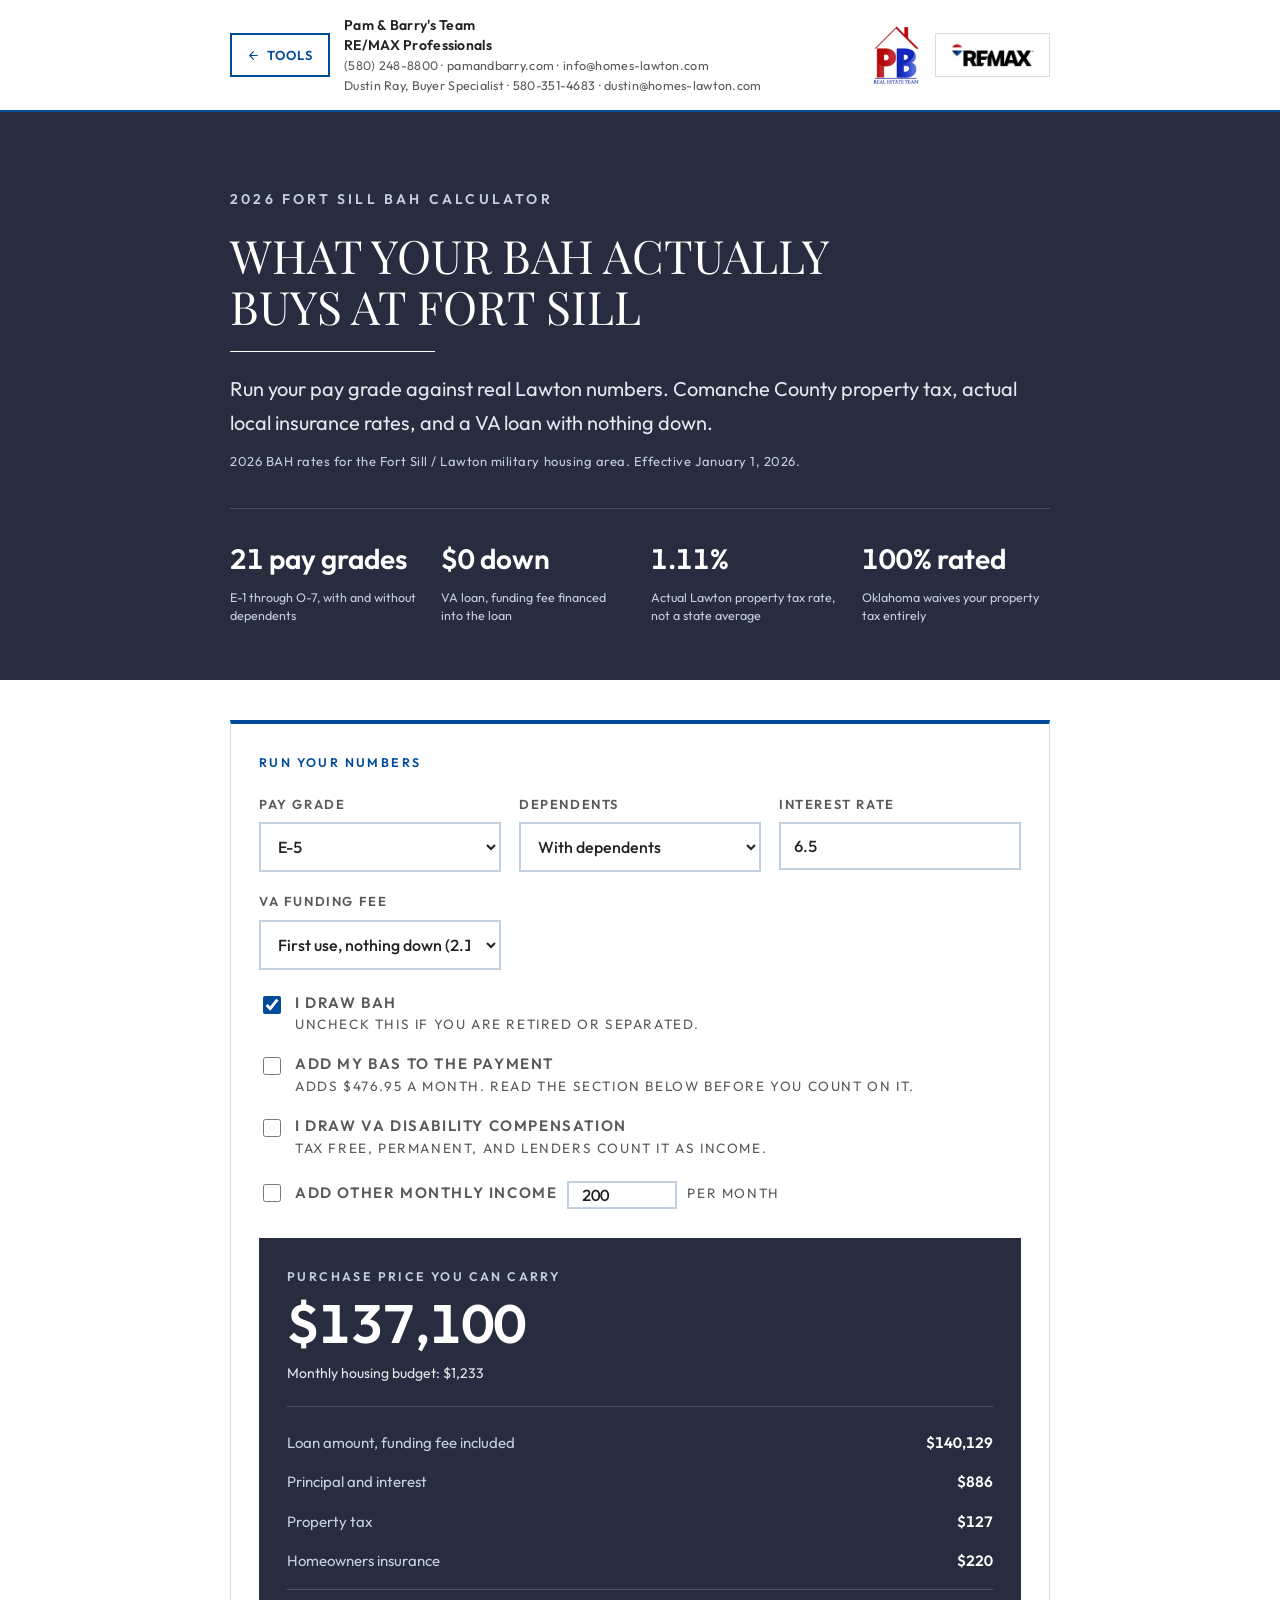
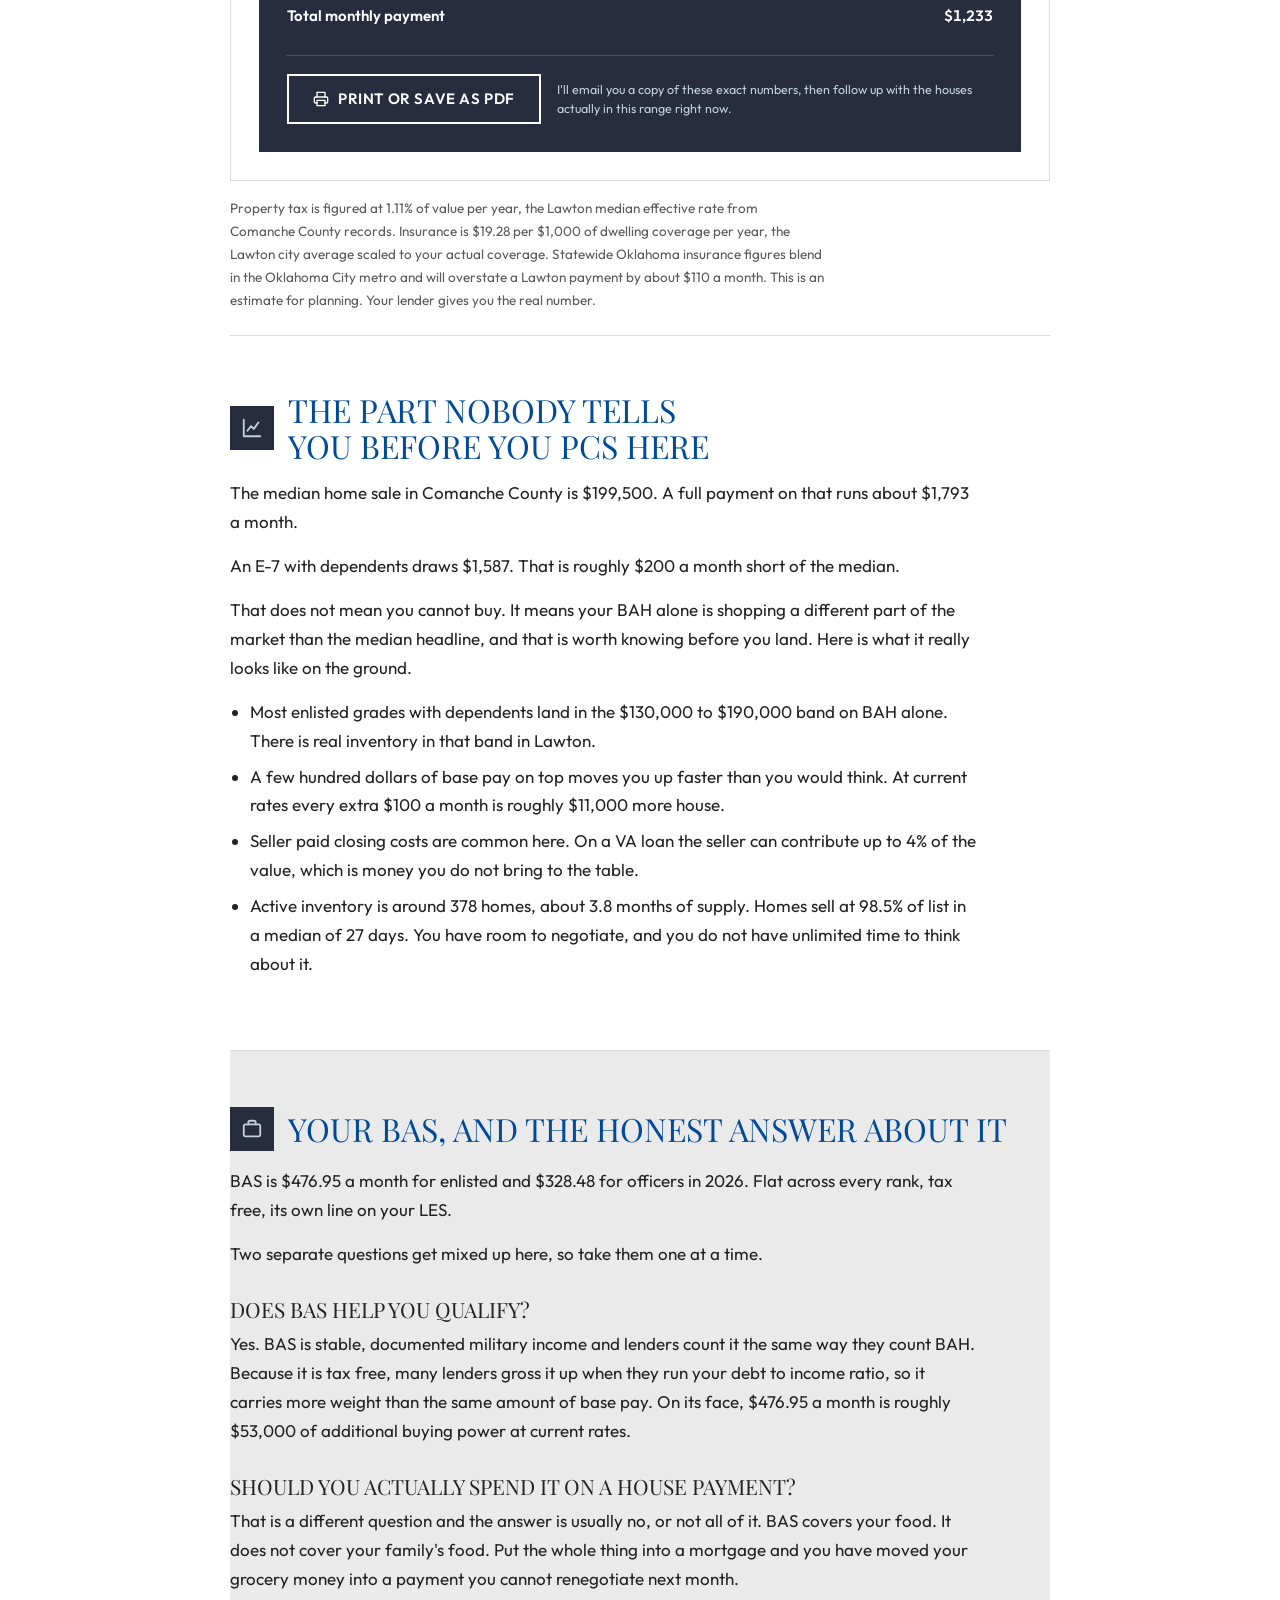
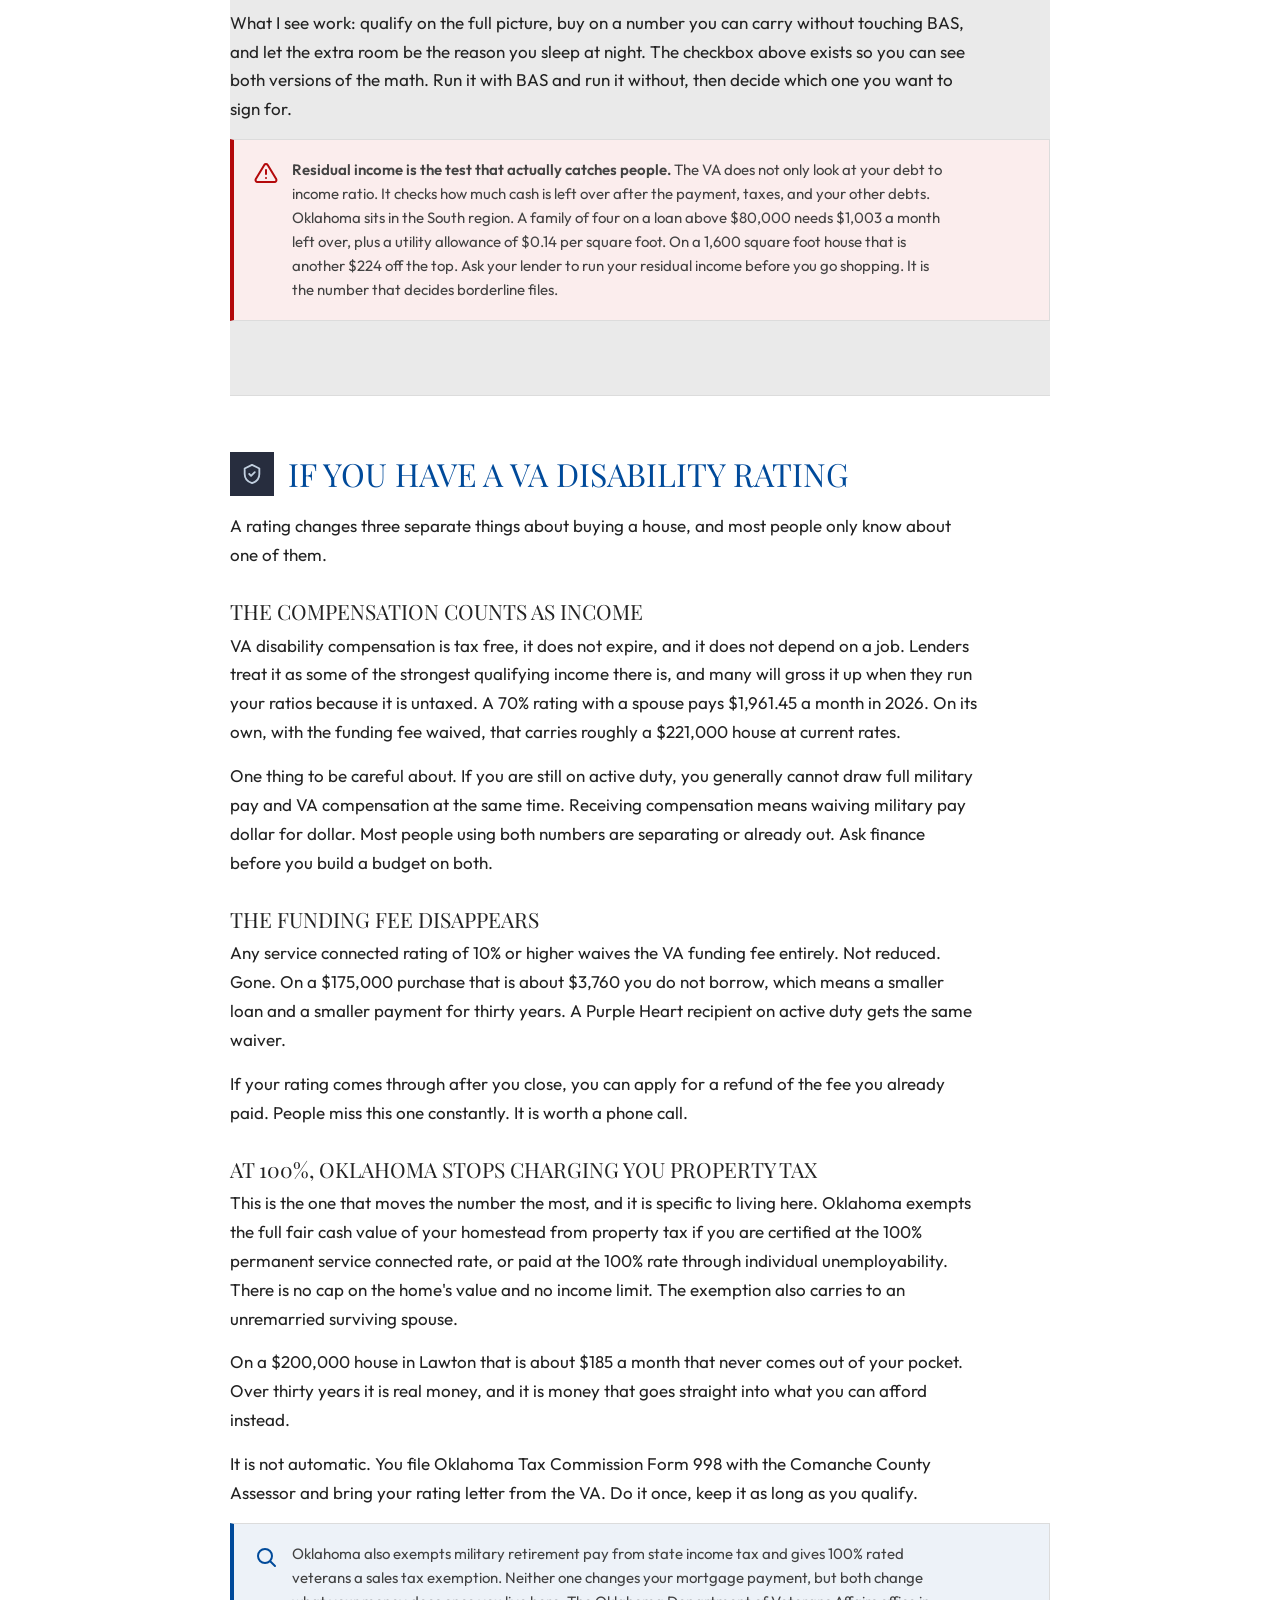
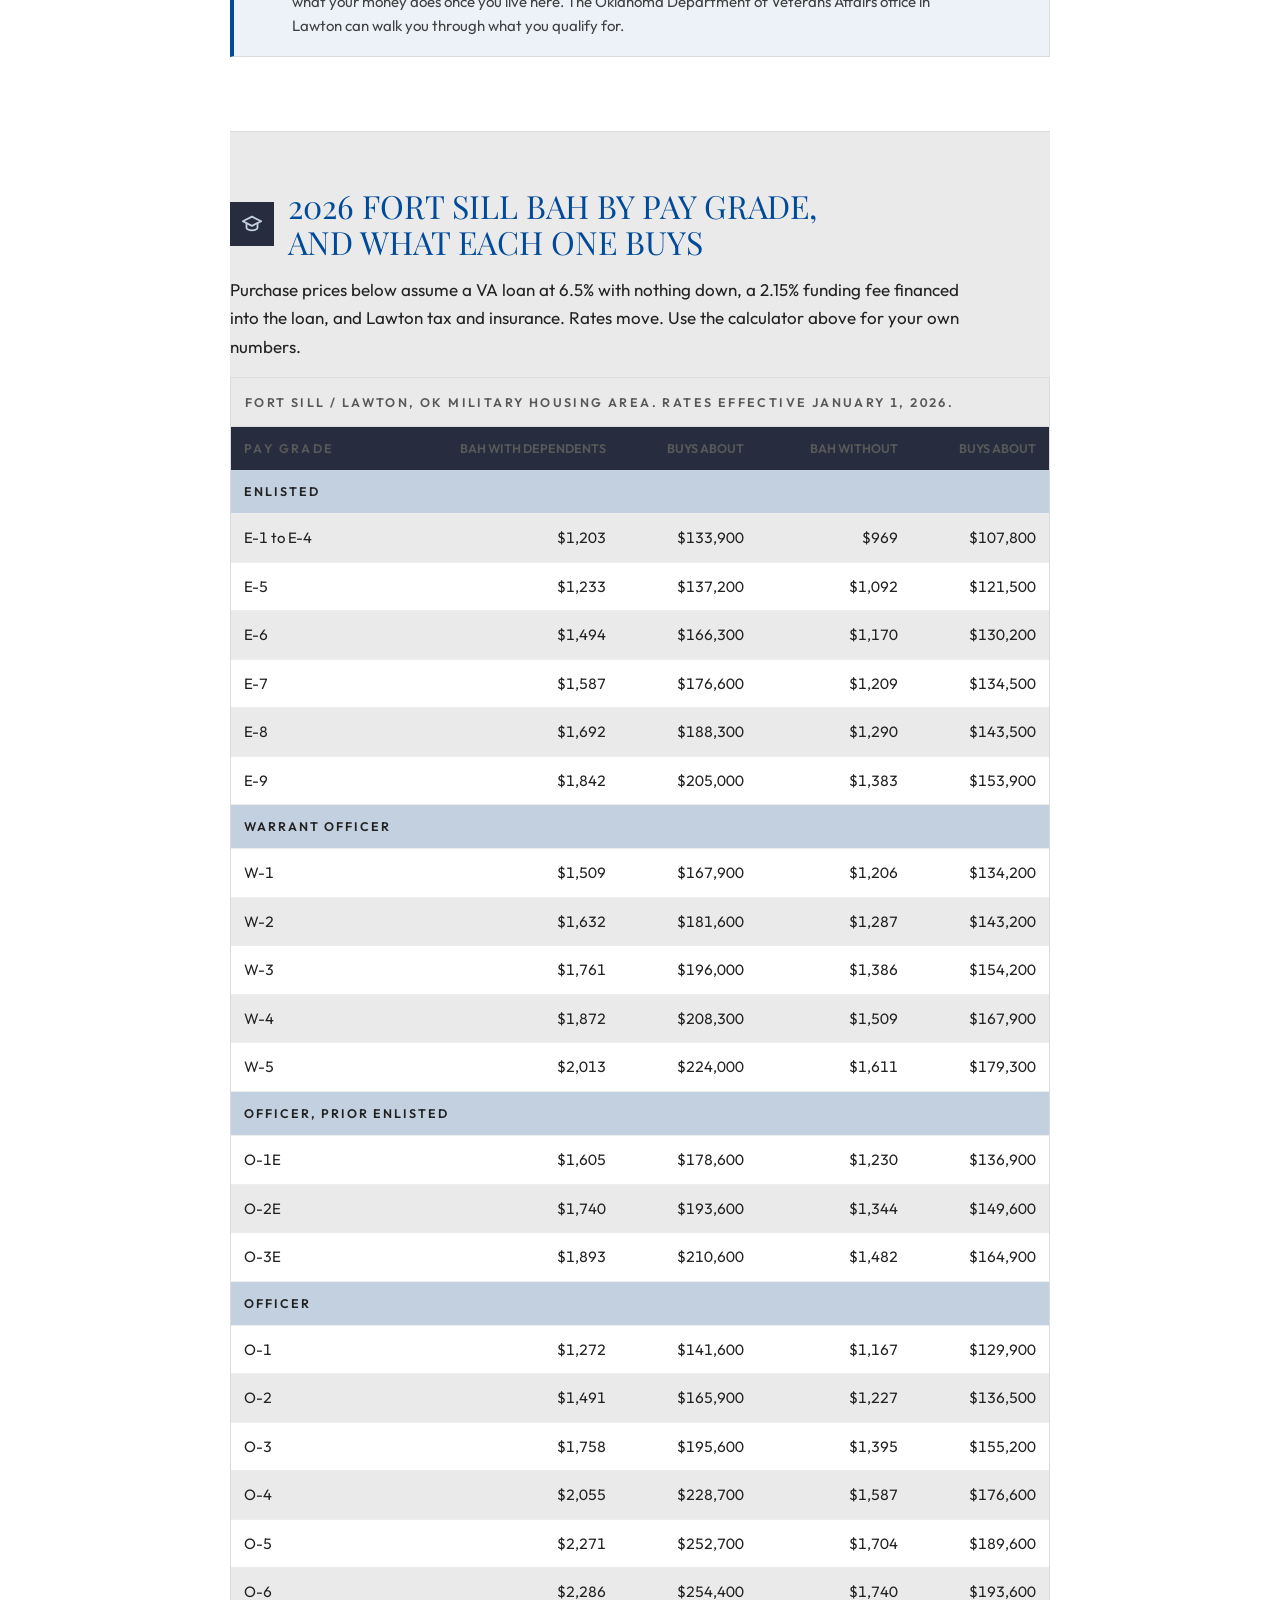
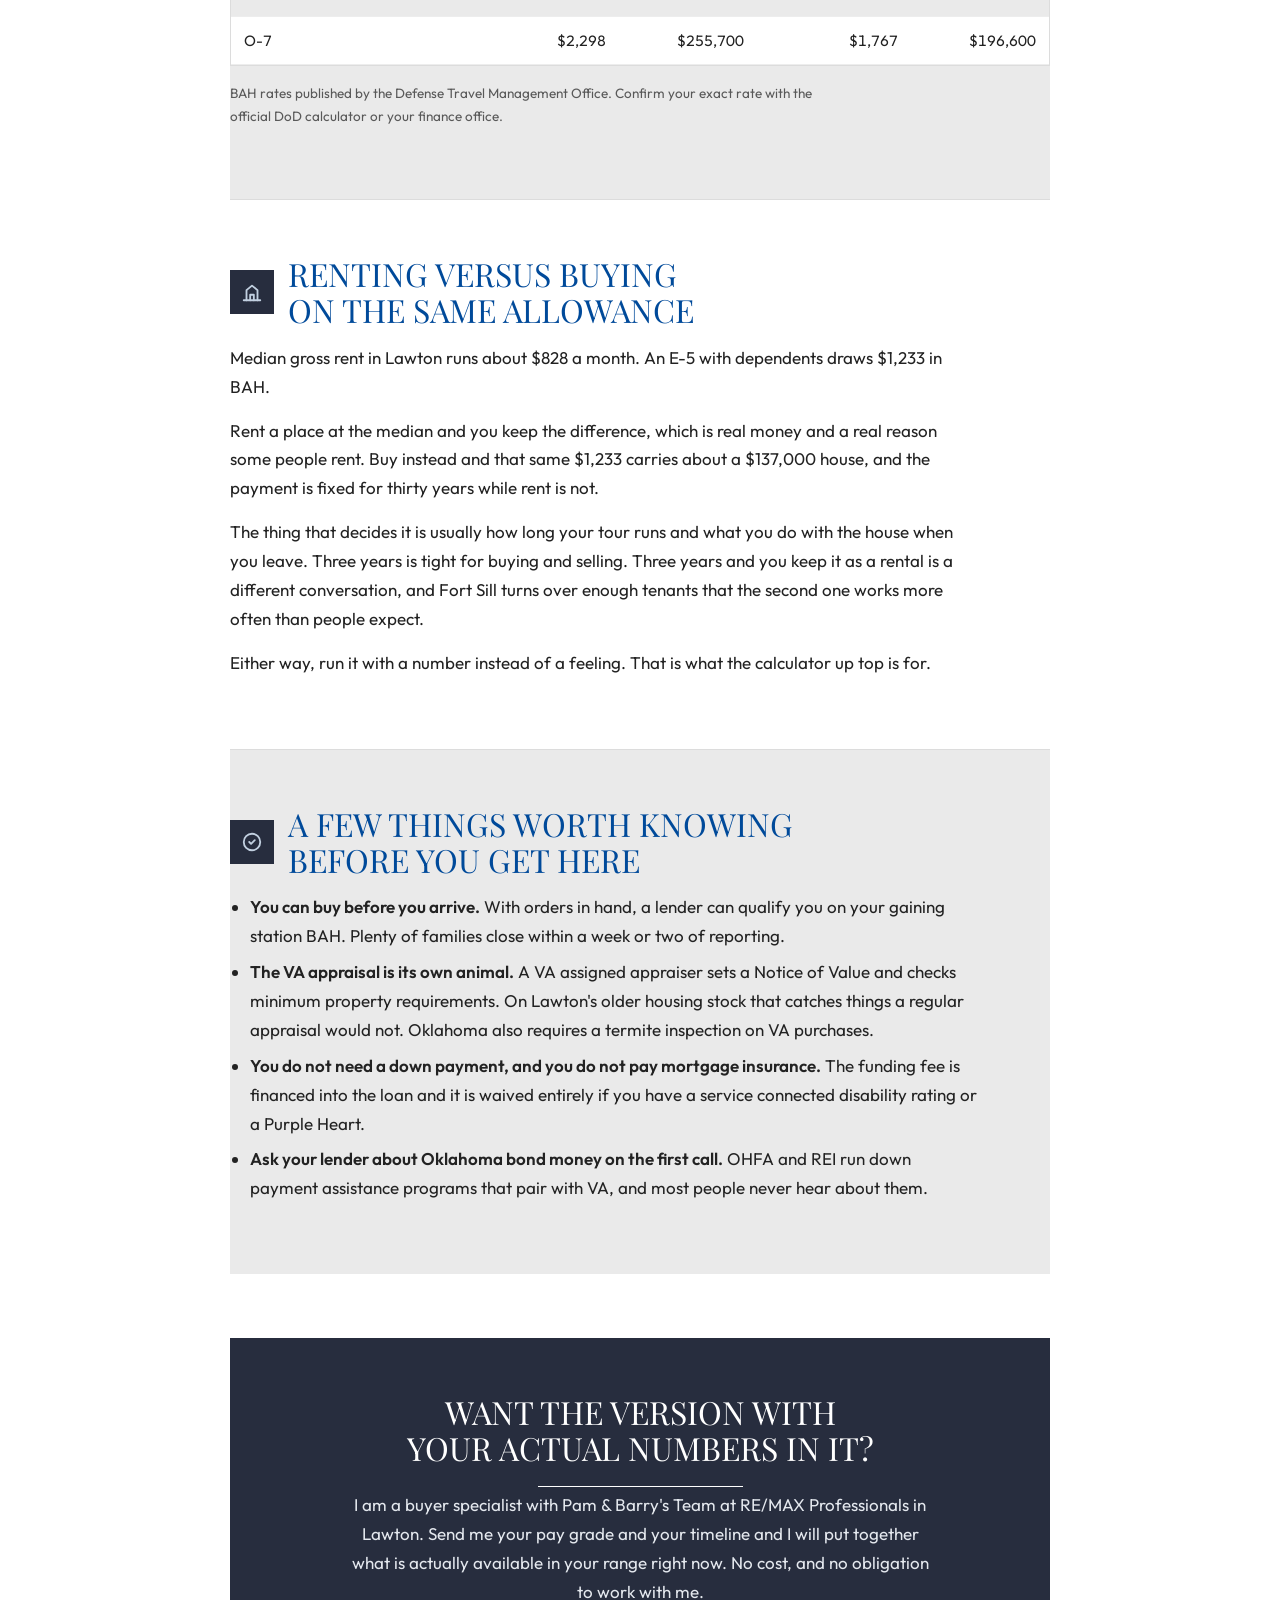
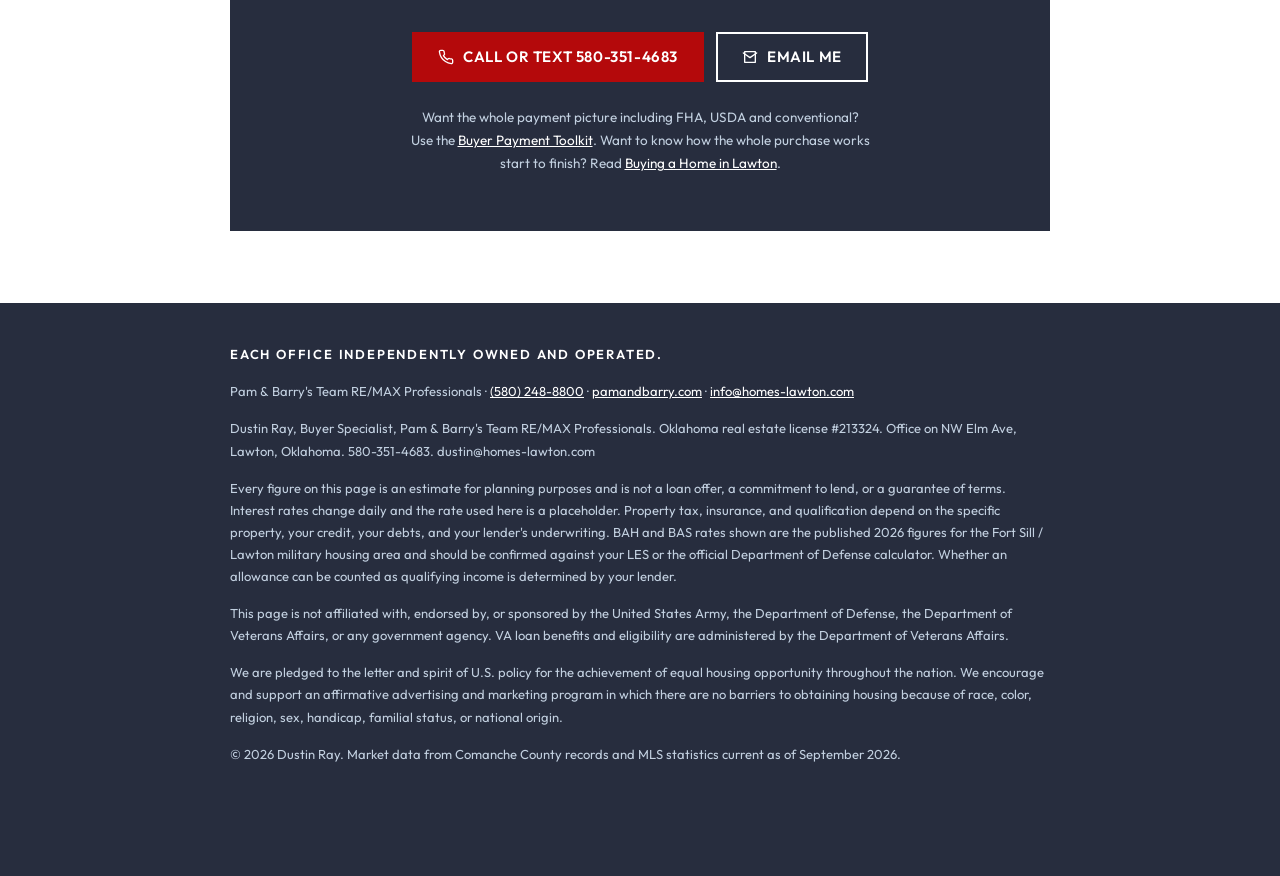
==== commit 8e516e42: "Add files via upload" ====
--- a/bah/index.html
+++ b/bah/index.html
@@ -5,13 +5,14 @@
 <meta name="viewport" content="width=device-width,initial-scale=1">
 <title>What Your BAH Buys at Fort Sill | 2026 Rates and Home Prices | Pam &amp; Barry's Team RE/MAX Professionals</title>
 <meta name="description" content="2026 Fort Sill BAH rates by pay grade, and what each one buys in Lawton with a VA loan. Real Comanche County tax and insurance numbers, not national averages.">
-<link rel="canonical" href="https://dustinrayokrealtor.github.io/lawton-buyer-tools/bah/">
+<link rel="canonical" href="https://dustinrayokrealtor.github.io/lawton-buyer-tools-v2/bah/">
 <meta property="og:title" content="What Your BAH Buys at Fort Sill">
 <meta property="og:description" content="2026 Fort Sill BAH rates and what they buy in Lawton, with real local tax and insurance figures.">
 <meta property="og:type" content="website">
 <link rel="preconnect" href="https://fonts.googleapis.com">
 <link rel="preconnect" href="https://fonts.gstatic.com" crossorigin>
 <link href="https://fonts.googleapis.com/css2?family=Outfit:wght@300;400;500;600;700&family=Playfair+Display:wght@400;500;600&display=swap" rel="stylesheet">
+<link rel="icon" type="image/png" href="../team-logo.png">
 <link rel="stylesheet" href="../assets/site.css">
 <style>
 .wrap{max-width:860px;margin:0 auto;padding:0 20px}
@@ -70,6 +71,7 @@
 
 .result{background:var(--navy);color:#fff;padding:28px}
 .sendrow{margin-top:20px;border-top:1px solid rgba(255,255,255,.18);padding-top:18px;display:flex;align-items:center;gap:16px;flex-wrap:wrap}
+.sendrow .hbtn{cursor:pointer;font-family:var(--font-ui)}
 .sendnote{font-size:12.5px;color:var(--on-dark-dim);line-height:1.5;max-width:34em}
 .rlabel{margin-bottom:8px}
 .rbig{font-size:clamp(36px,7vw,54px);font-weight:600;line-height:1.05;color:#fff}
@@ -122,9 +124,7 @@
         <span>Dustin Ray, Buyer Specialist &middot; <a href="tel:5803514683" class="hdrlink">580-351-4683</a> &middot; <a href="mailto:dustin@homes-lawton.com?subject=Fort%20Sill%20BAH%20question" class="hdrlink">dustin@homes-lawton.com</a></span>
       </div>
     </div>
-    <div class="logochip">
-      <img src="../assets/remax-logo.png" alt="RE/MAX" width="163" height="52">
-    </div>
+    <span class="logo-wrap"><img src="../team-logo.png" alt="Pam and Barry's Real Estate Team" class="pb-logo" width="141" height="180"><span class="rx-chip"><img src="../assets/remax-logo.png" alt="RE/MAX" width="381" height="116"></span></span>
   </div>
 </header>
 
@@ -255,8 +255,8 @@
       <div class="exempt" id="exempt" hidden></div>
 
       <div class="sendrow">
-        <a class="sendbtn" id="sendmail" href="mailto:dustin@homes-lawton.com?subject=Fort%20Sill%20BAH%20question"><svg viewBox="0 0 24 24" fill="none" stroke="currentColor" stroke-width="2" stroke-linecap="round" stroke-linejoin="round"><path d="M4 4h16v16H4z"></path><path d="m22 6-10 7L2 6"></path></svg>Email me these numbers</a>
-        <span class="sendnote">Opens your own email with these numbers filled in. Send it and I'll reply with the houses actually in this range right now.</span>
+        <button type="button" class="hbtn alt" id="btn-print"><svg viewBox="0 0 24 24" fill="none" stroke="currentColor" stroke-width="2" stroke-linecap="round" stroke-linejoin="round"><path d="M6 9V2h12v7"/><path d="M6 18H4a2 2 0 0 1-2-2v-5a2 2 0 0 1 2-2h16a2 2 0 0 1 2 2v5a2 2 0 0 1-2 2h-2"/><path d="M6 14h12v8H6z"/></svg>Print or save as PDF</button>
+        <span class="sendnote">I'll email you a copy of these exact numbers, then follow up with the houses actually in this range right now.</span>
       </div>
     </div>
   </div>
@@ -603,19 +603,15 @@
     el.ins.textContent = money(ins);
     el.tot.textContent = money(pi + tax + ins);
 
-    buildMail(row[0], withDeps, bah, basRate, disRating, disPay, rate, ffPct,
-              feeWaived, taxExempt, budget, price, loan, pi, tax, ins);
+    buildSummary(row[0], withDeps, bah, basRate, disRating, disPay, rate, ffPct,
+                 feeWaived, taxExempt, budget, price, loan, pi, tax, ins);
   }
 
-  // Build a prefilled email carrying whatever the buyer just ran, so they can
-  // send it from their own mail app without filling out a form.
-  function buildMail(gradeName, withDeps, bah, basRate, disRating, disPay, rate,
-                     ffPct, feeWaived, taxExempt, budget, price, loan, pi, tax, ins){
+  // Plain-text summary of whatever the buyer just ran. The lead gate in
+  // assets/leadgate.js sends it along with the PDF when they print.
+  function buildSummary(gradeName, withDeps, bah, basRate, disRating, disPay, rate,
+                        ffPct, feeWaived, taxExempt, budget, price, loan, pi, tax, ins){
     var L = [];
-    L.push("Hi Dustin,");
-    L.push("");
-    L.push("I ran the BAH calculator on your site. Here is what it gave me:");
-    L.push("");
     L.push("Pay grade: " + gradeName + (withDeps ? ", with dependents" : ", without dependents"));
     L.push("Price I can carry: " + money(Math.floor(price / 100) * 100));
     L.push("Monthly housing budget: " + money(budget));
@@ -639,16 +635,8 @@
     L.push("Assumptions: VA loan, nothing down, " + rate + "% rate, funding fee " + ffPct + "%" +
            (feeWaived ? " (waived)" : "") + ".");
     if (taxExempt) L.push("Property tax shown as exempt at the 100% permanent rating.");
-    L.push("");
-    L.push("Could you send me what is actually on the market in this range?");
-    L.push("");
-    L.push("Thanks,");
-    L.push("");
-
-    var subject = "BAH numbers for " + gradeName + " - about " + money(Math.floor(price / 100) * 100);
-    $("sendmail").href = "mailto:dustin@homes-lawton.com"
-      + "?subject=" + encodeURIComponent(subject)
-      + "&body=" + encodeURIComponent(L.join("\n"));
+    var text = L.join("\n");
+    window.LEAD_SUMMARY = function(){ return text; };
   }
 
   var watch = ["grade","dep","rate","ff","usebah","usebas","usedis","disrate","disdep","useextra","extra"];
@@ -662,6 +650,7 @@
   render();
 })();
 </script>
+<script src="../assets/leadgate.js" defer></script>
 
 </body>
 </html>
--- a/assets/site.css
+++ b/assets/site.css
@@ -442,3 +442,79 @@
   footer.site { background: #fff; color: #000; padding-bottom: 0; }
   footer.site p, footer.site .eiooo, footer.site a { color: #000; }
 }
+
+/* ==========================================================================
+   Lead gate — the Print / Save as PDF button asks for a name, email and
+   phone once, then prints. Square, flat, same tokens as everything else.
+   ========================================================================== */
+
+.lg-backdrop {
+  position: fixed; inset: 0; z-index: 100;
+  background: rgba(30, 36, 48, .72);
+  display: flex; align-items: center; justify-content: center;
+  padding: 16px;
+}
+.lg-backdrop[hidden] { display: none !important; }
+.lg-modal {
+  background: var(--paper);
+  border: 2px solid var(--blue);
+  border-top: 6px solid var(--red);
+  width: 100%; max-width: 460px;
+  padding: 26px 24px 22px;
+  color: var(--ink);
+  font-family: var(--font-ui);
+  font-size: 15px; line-height: 1.55;
+  max-height: calc(100vh - 32px); overflow: auto;
+}
+.lg-modal h2 { font-size: 24px; margin: 0 0 6px; }
+.lg-modal h2::after {
+  content: ""; display: block; width: var(--rule-w); max-width: 100%;
+  height: 0; border-bottom: 1.6px solid var(--red); margin: 14px 0 4px;
+}
+.lg-modal p { margin: 8px 0 16px; color: var(--ink-2); font-size: 14.5px; }
+.lg-field { display: flex; flex-direction: column; gap: 5px; margin-bottom: 12px; }
+.lg-field label {
+  font-family: var(--font-ui); font-size: 12px; font-weight: 600;
+  letter-spacing: 2.2px; text-transform: uppercase; color: var(--muted);
+}
+.lg-field input {
+  font-family: var(--font-ui); font-size: 17px; font-weight: 600;
+  padding: 11px 12px; border: 2px solid var(--pale); background: var(--paper);
+  color: var(--ink); width: 100%; border-radius: 0;
+}
+.lg-field input:focus { outline: none; border-color: var(--blue); }
+.lg-field input[aria-invalid="true"] { border-color: var(--red); }
+.lg-err { font-size: 12.5px; color: var(--red-dark); min-height: 1.2em; margin: -4px 0 8px; }
+.lg-row { display: flex; gap: 10px; flex-wrap: wrap; margin-top: 6px; }
+.lg-row button {
+  font-family: var(--font-ui); font-size: 14px; font-weight: 600;
+  letter-spacing: .04em; text-transform: uppercase;
+  padding: 13px 20px; cursor: pointer; border-radius: 0;
+  display: inline-flex; align-items: center; gap: 8px;
+}
+.lg-primary { background: var(--red); color: var(--paper); border: 2px solid var(--red); flex: 1; justify-content: center; }
+.lg-primary:hover { background: var(--red-dark); border-color: var(--red-dark); }
+.lg-primary[disabled] { opacity: .7; cursor: progress; }
+.lg-cancel { background: transparent; color: var(--blue); border: 2px solid var(--blue); }
+.lg-cancel:hover { background: var(--blue); color: var(--paper); }
+.lg-fine { font-size: 12px; color: var(--muted); margin: 14px 0 0; line-height: 1.5; }
+
+.lg-toast {
+  position: fixed; left: 50%; bottom: 24px; transform: translateX(-50%);
+  z-index: 101; background: var(--navy); color: var(--paper);
+  border-left: 4px solid var(--paper);
+  padding: 12px 18px; font-family: var(--font-ui); font-size: 14px; font-weight: 600;
+  max-width: calc(100% - 32px);
+}
+.lg-toast[hidden] { display: none !important; }
+@media (max-width: 680px) { .lg-toast { bottom: 84px; } }
+
+/* While the PDF snapshot is being captured: show every tab panel, hide chrome. */
+body.pdf-mode .tabs, body.pdf-mode .actions, body.pdf-mode .stickybar,
+body.pdf-mode .sendhint, body.pdf-mode .hero-cta, body.pdf-mode .hero-actions,
+body.pdf-mode .btnrow, body.pdf-mode .ctawrap, body.pdf-mode .sitenav,
+body.pdf-mode .backlink, body.pdf-mode details, body.pdf-mode .lg-backdrop,
+body.pdf-mode .lg-toast { display: none !important; }
+body.pdf-mode .panel { display: flex !important; padding-top: 14px; border-top: 1px solid var(--line); margin-top: 14px; }
+body.pdf-mode header.site { position: static; }
+body.pdf-mode .printonly { display: block !important; }
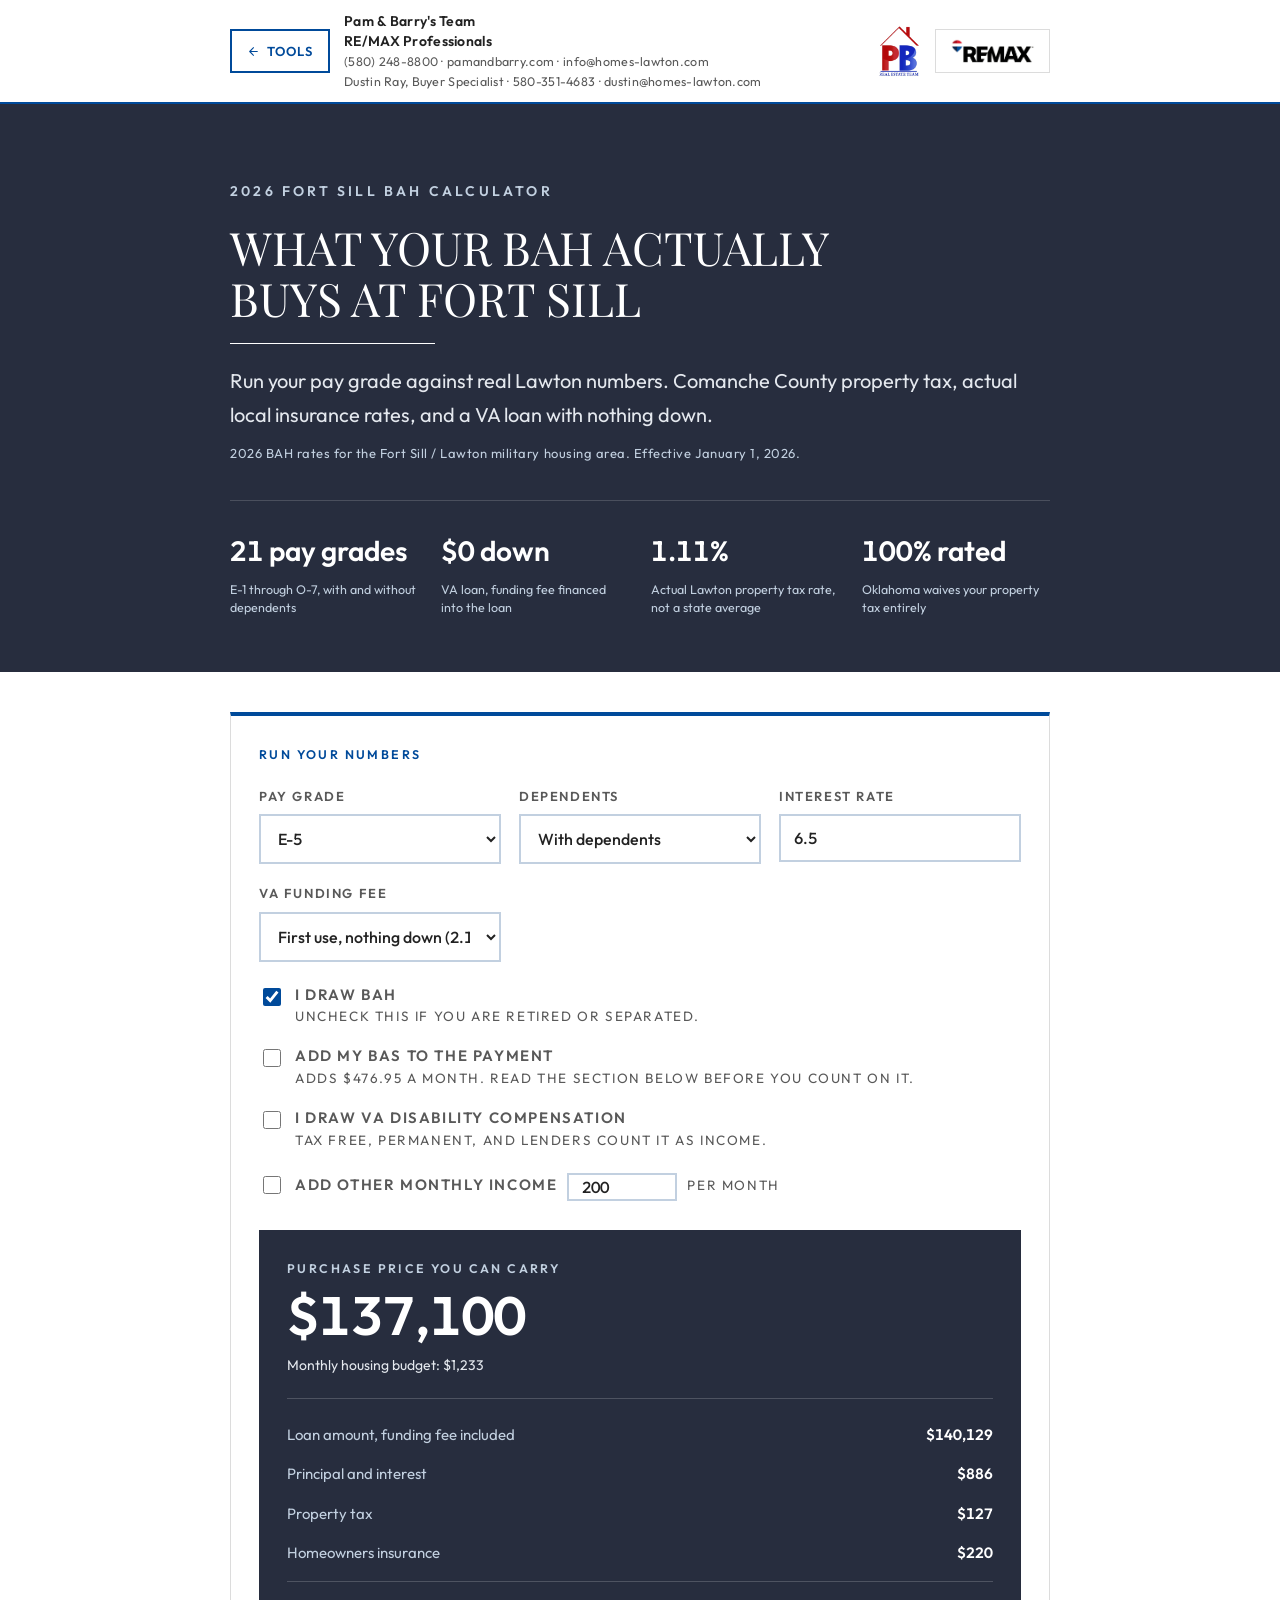
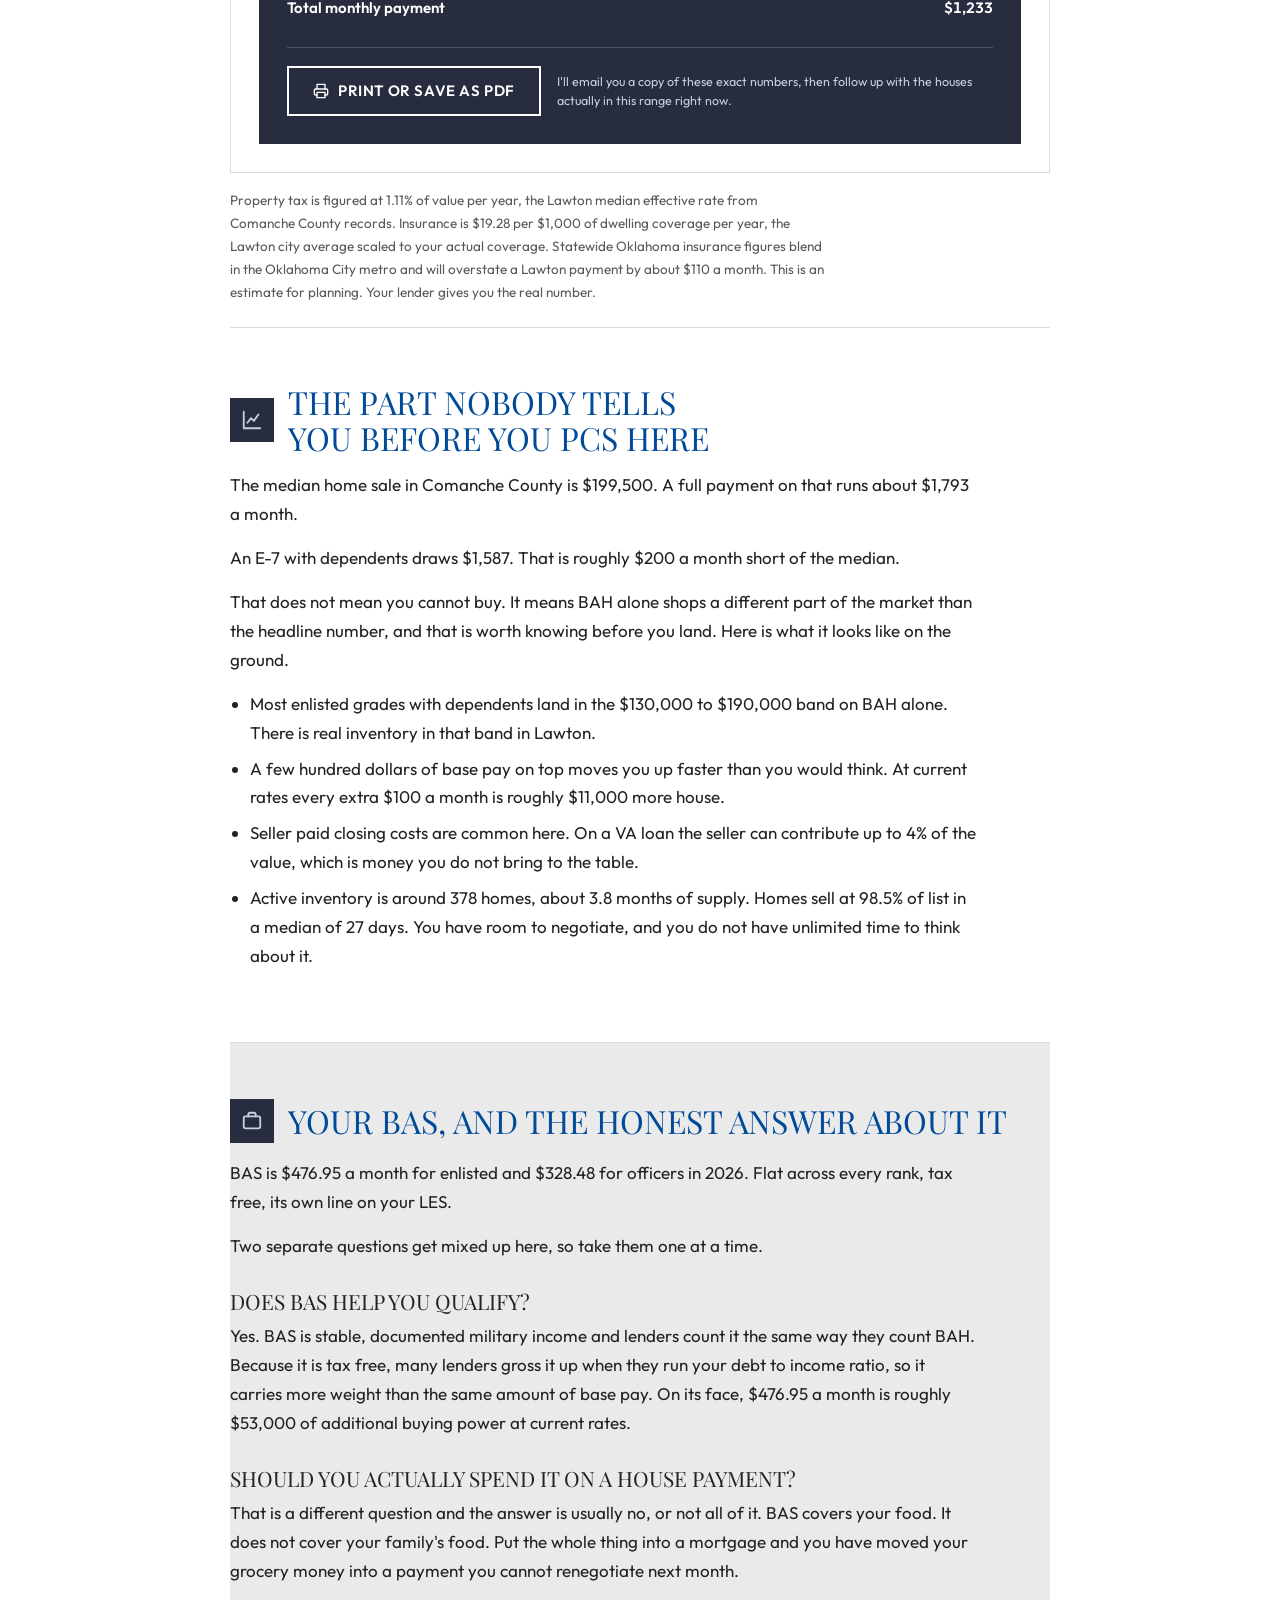
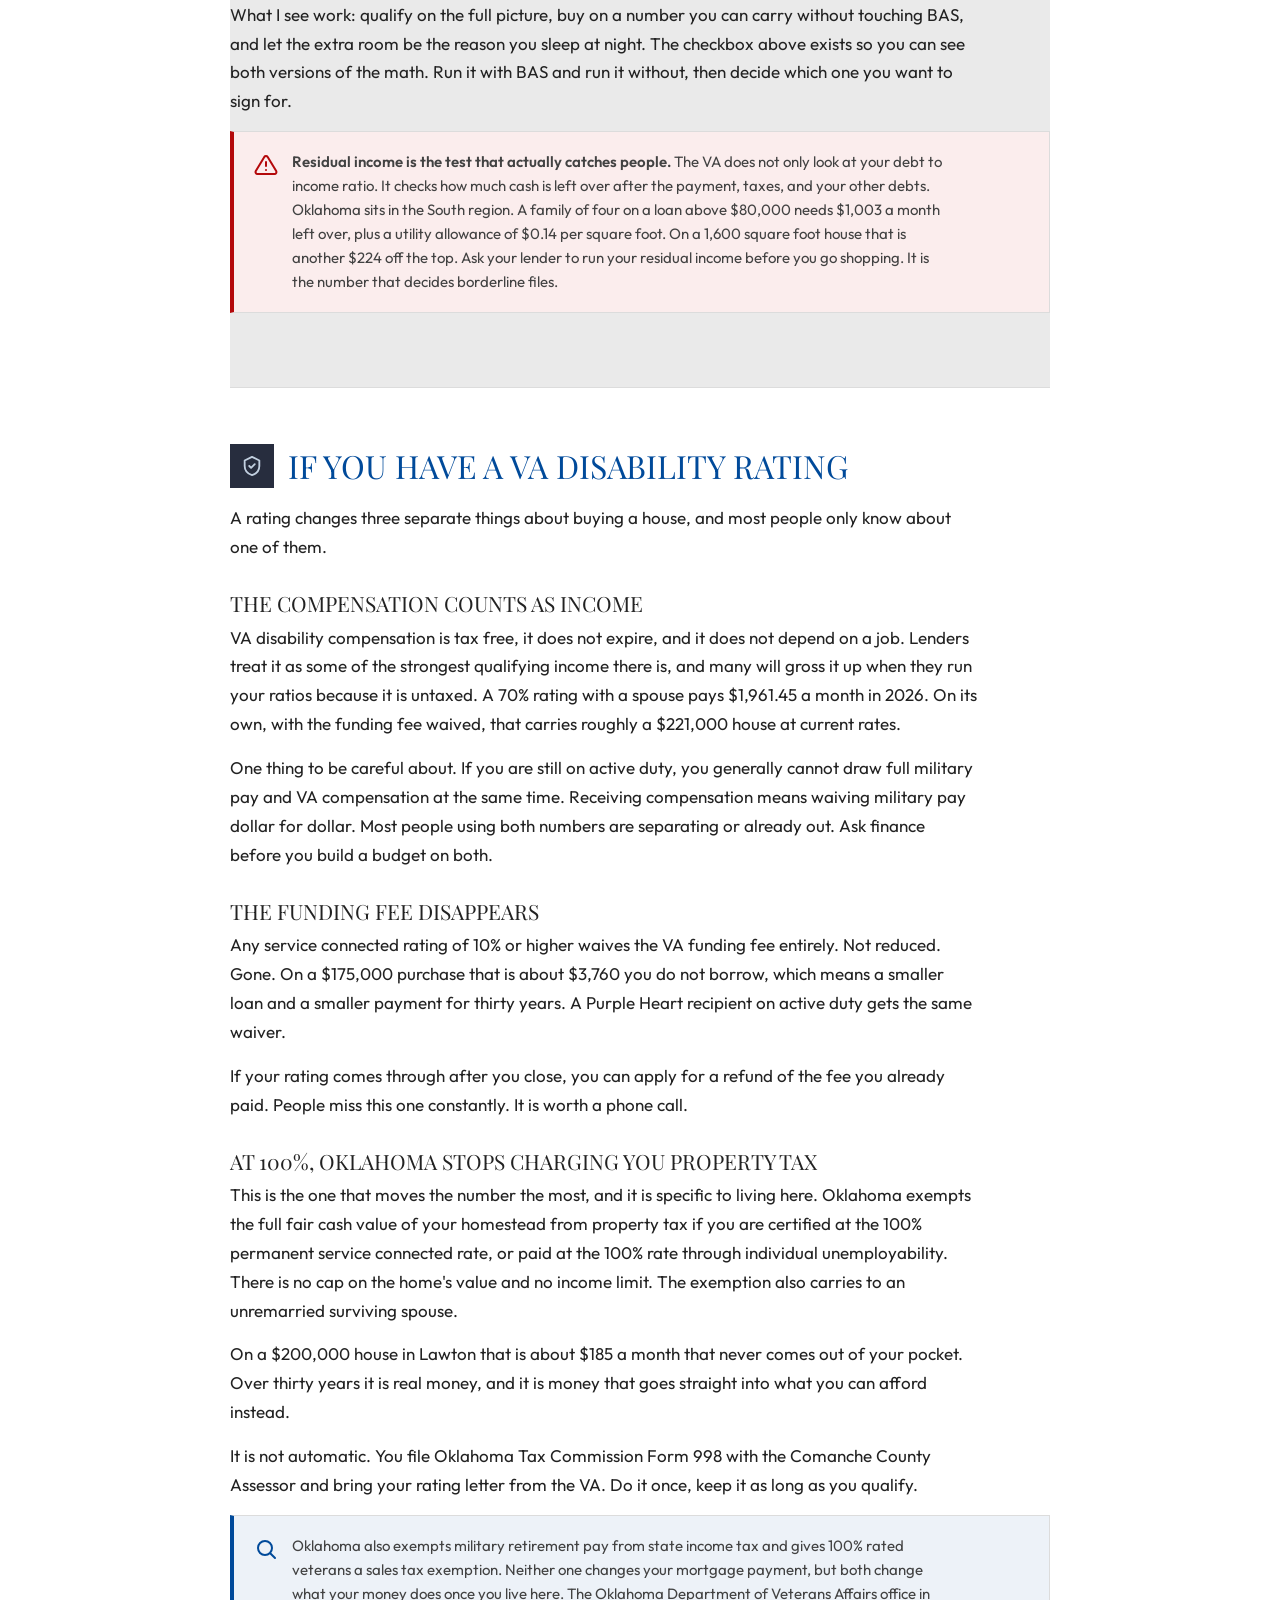
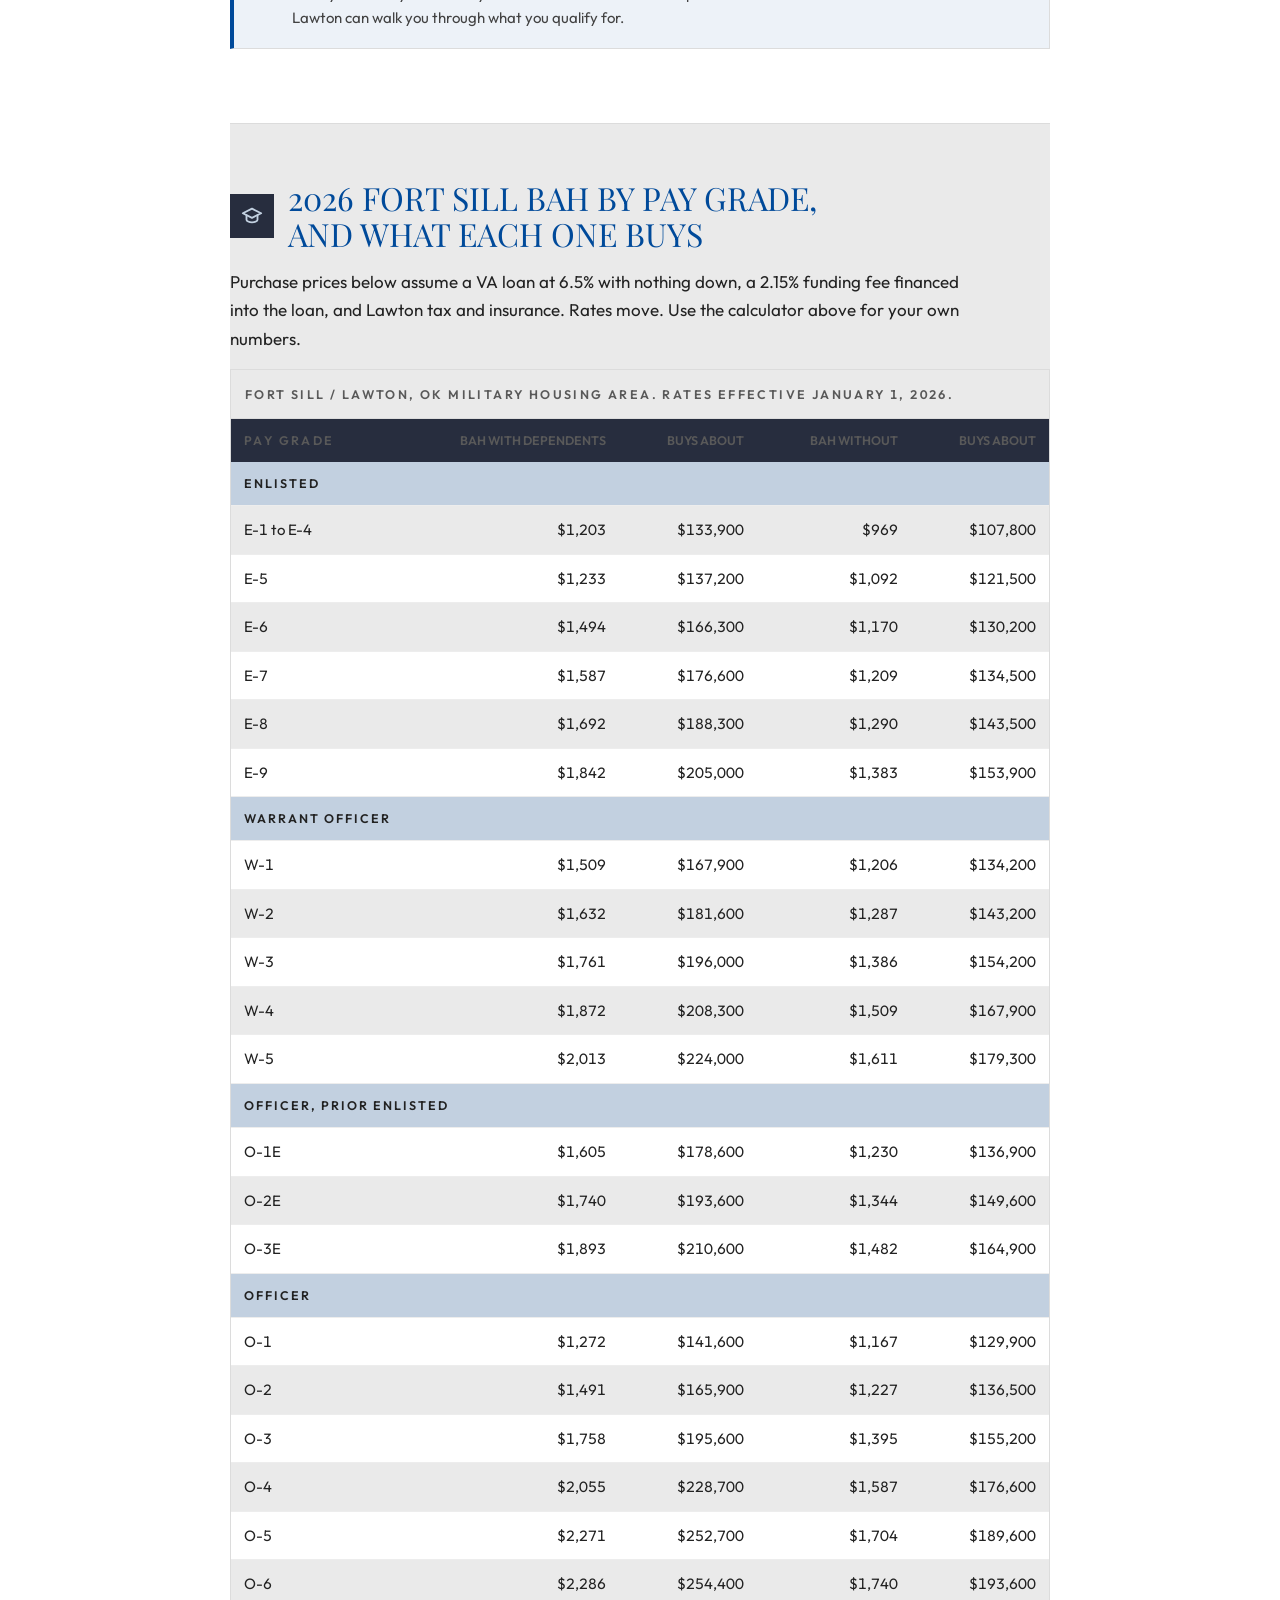
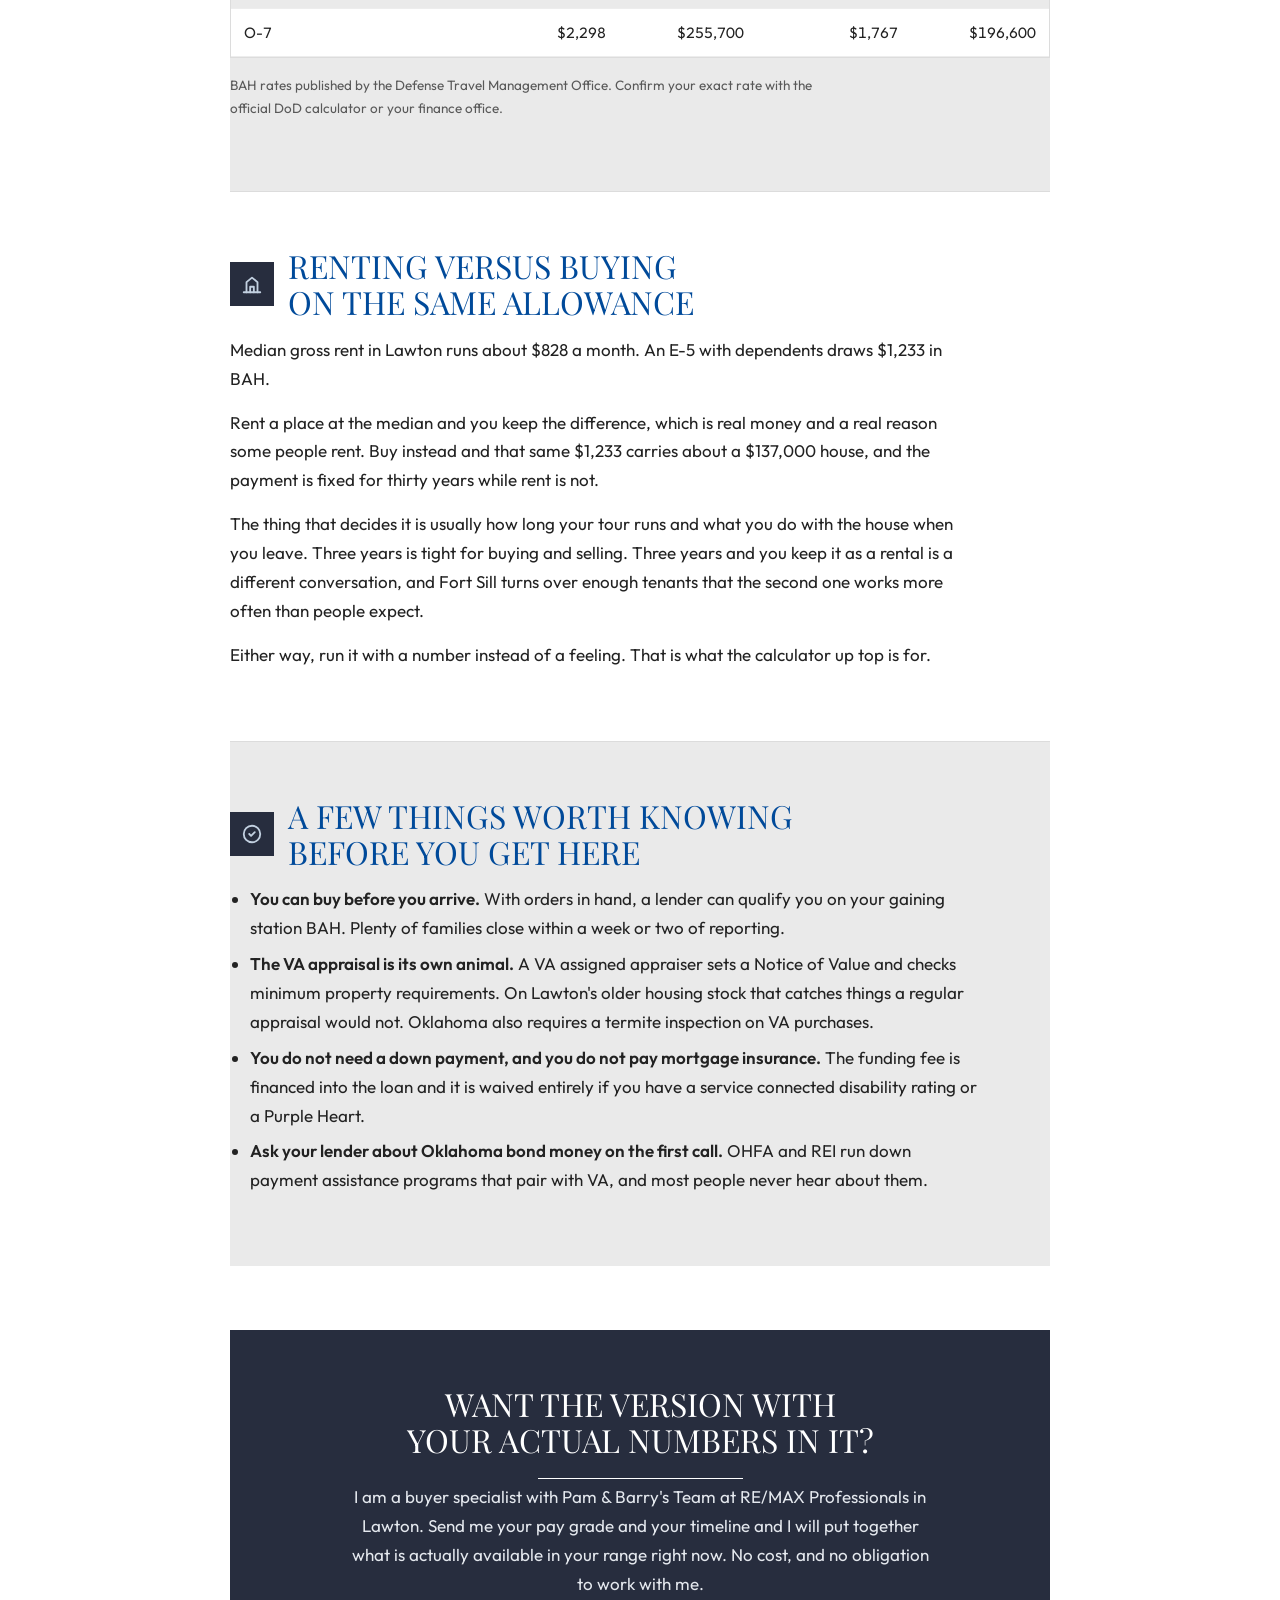
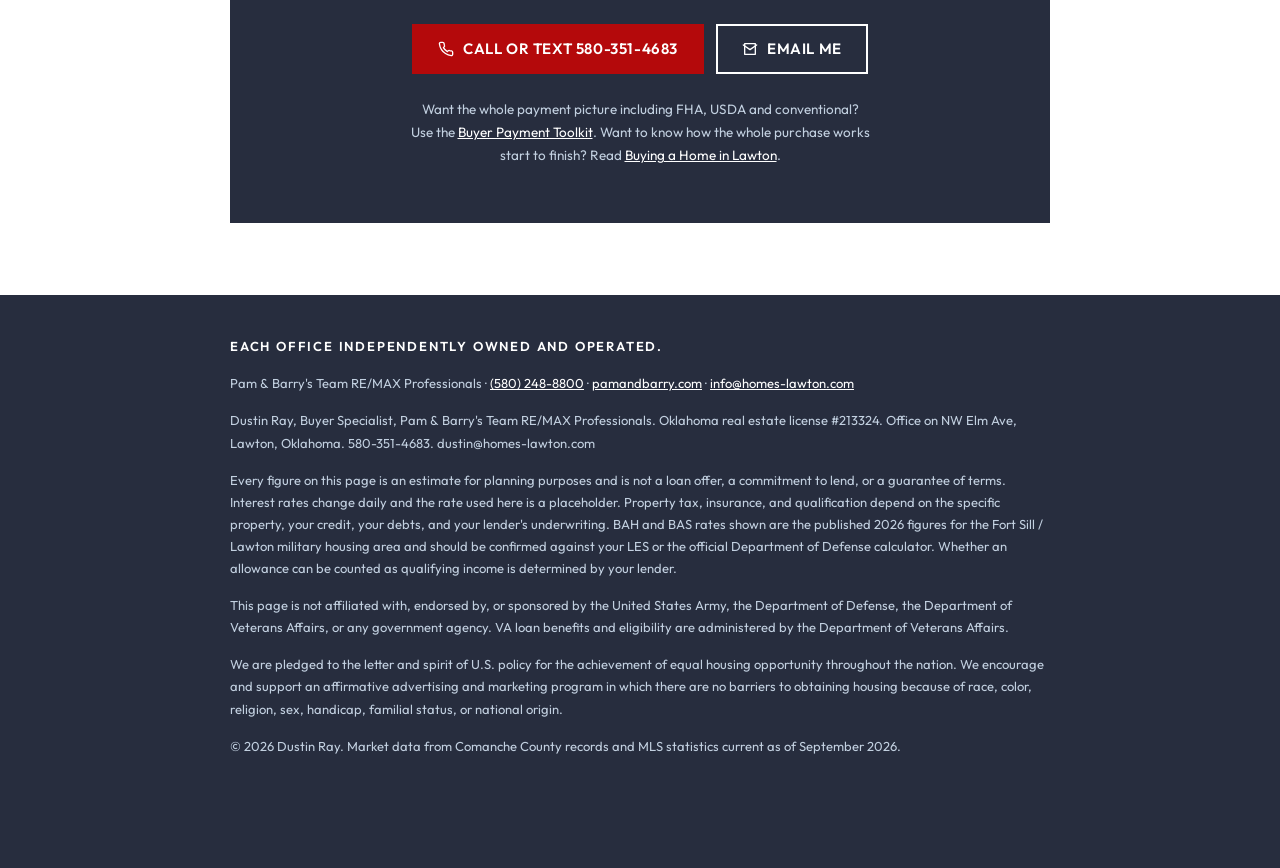
==== commit 7f210031: "Add files via upload" ====
--- a/bah/index.html
+++ b/bah/index.html
@@ -271,7 +271,7 @@
   </div>
   <p>The median home sale in Comanche County is $199,500. A full payment on that runs about $1,793 a month.</p>
   <p>An E-7 with dependents draws $1,587. That is roughly $200 a month short of the median.</p>
-  <p>That does not mean you cannot buy. It means your BAH alone is shopping a different part of the market than the median headline, and that is worth knowing before you land. Here is what it really looks like on the ground.</p>
+  <p>That does not mean you cannot buy. It means BAH alone shops a different part of the market than the headline number, and that is worth knowing before you land. Here is what it looks like on the ground.</p>
   <ul>
     <li>Most enlisted grades with dependents land in the $130,000 to $190,000 band on BAH alone. There is real inventory in that band in Lawton.</li>
     <li>A few hundred dollars of base pay on top moves you up faster than you would think. At current rates every extra $100 a month is roughly $11,000 more house.</li>
--- a/assets/site.css
+++ b/assets/site.css
@@ -518,3 +518,28 @@
 body.pdf-mode .panel { display: flex !important; padding-top: 14px; border-top: 1px solid var(--line); margin-top: 14px; }
 body.pdf-mode header.site { position: static; }
 body.pdf-mode .printonly { display: block !important; }
+
+/* ==========================================================================
+   Compact header on phones. The header is pinned, so on a small screen it
+   collapses to one slim row: back link, team name, logos. Phone and email
+   still live in the footer and the sticky call bar.
+   ========================================================================== */
+@media (max-width: 680px) {
+  header.site .hdr, header.site .sitehdr { padding-block: 8px; gap: 10px; flex-wrap: nowrap; align-items: center; }
+  .brandline span, .brandname span { display: none; }
+  .brandline, .brandname { font-size: 12.5px; line-height: 1.2; }
+  .hdrleft { gap: 10px; flex-wrap: nowrap; min-width: 0; }
+  .backlink { padding: 7px 10px; font-size: 11px; letter-spacing: .06em; }
+  .backlink svg { width: 11px; height: 11px; }
+  .logo-wrap { gap: 8px; flex: none; }
+  .pb-logo { height: 34px; }
+  .rx-chip { padding: 5px 8px; }
+  .rx-chip img { height: 16px; }
+  .logochip { padding: 6px 10px; }
+  .logochip img { height: 20px; }
+}
+/* A touch tighter on desktop too. */
+@media (min-width: 681px) {
+  header.site .hdr, header.site .sitehdr { padding-block: 12px; }
+  .pb-logo { height: 52px; }
+}
